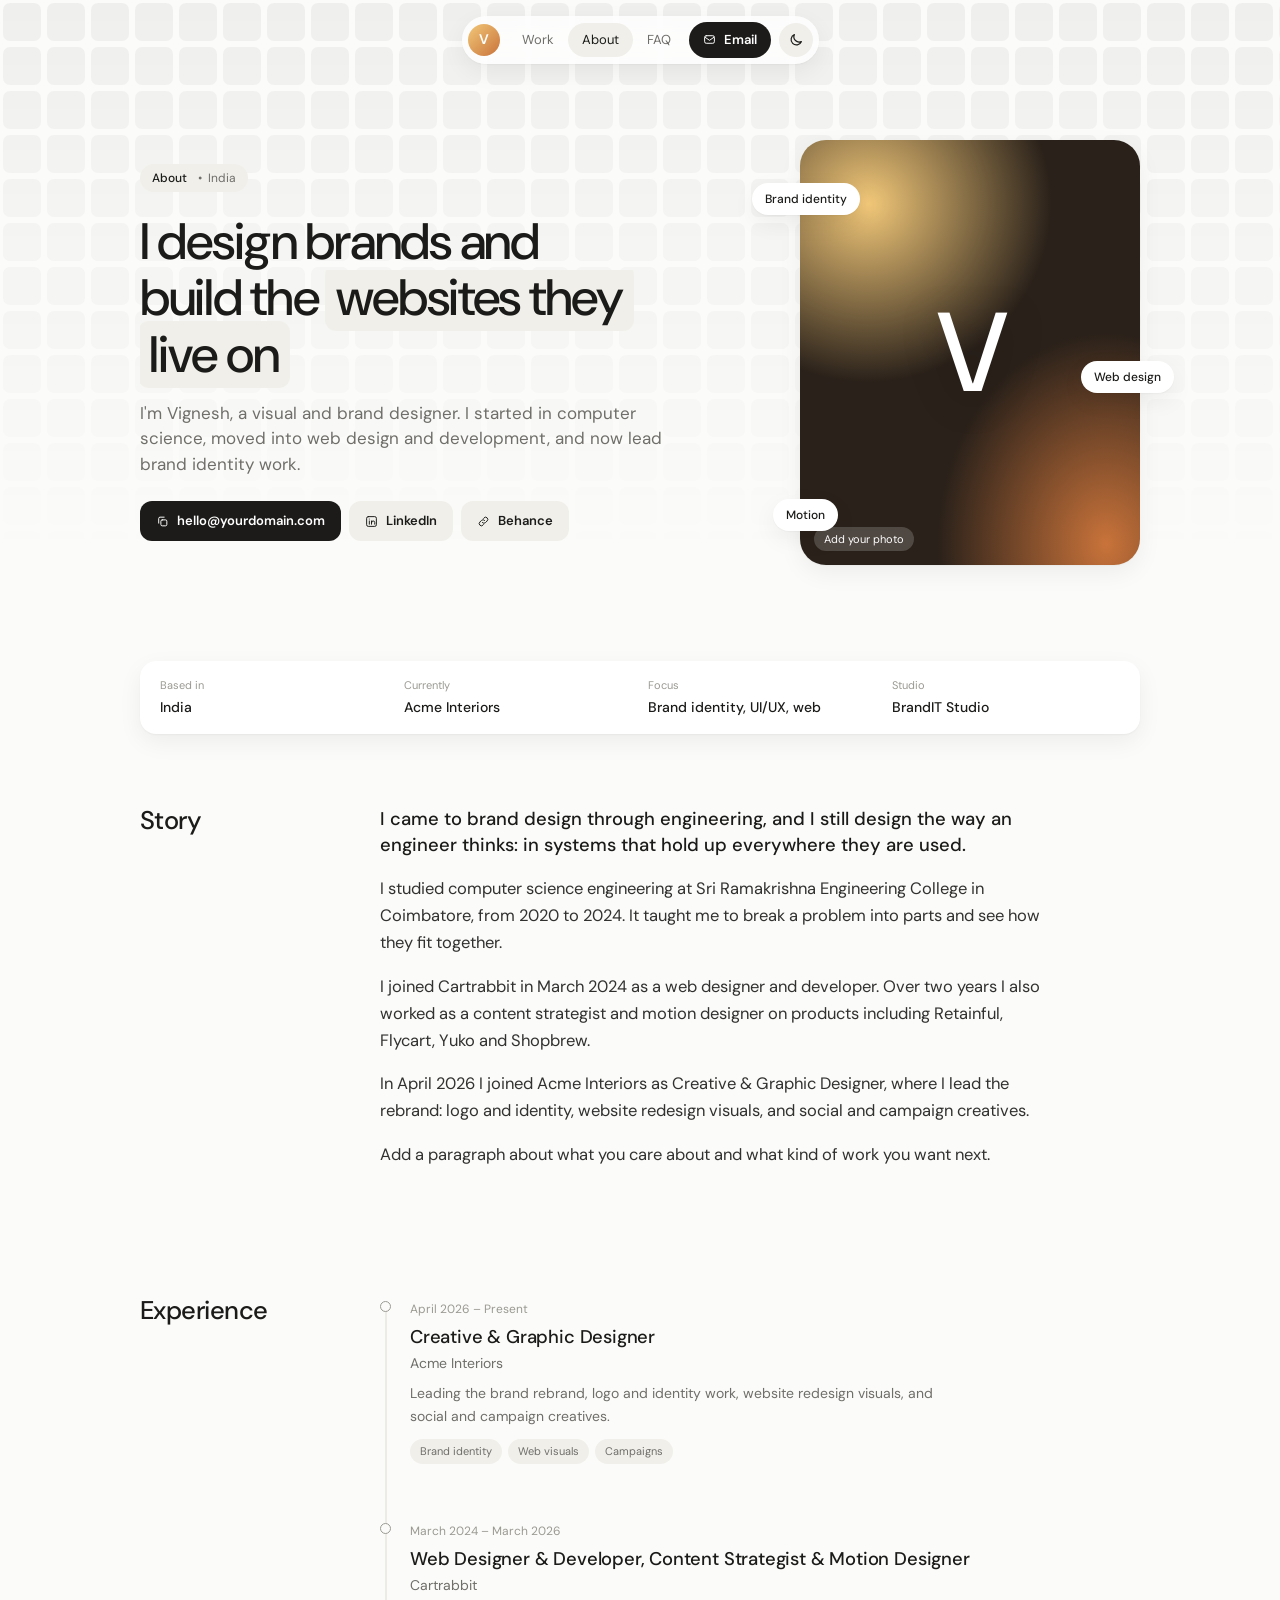
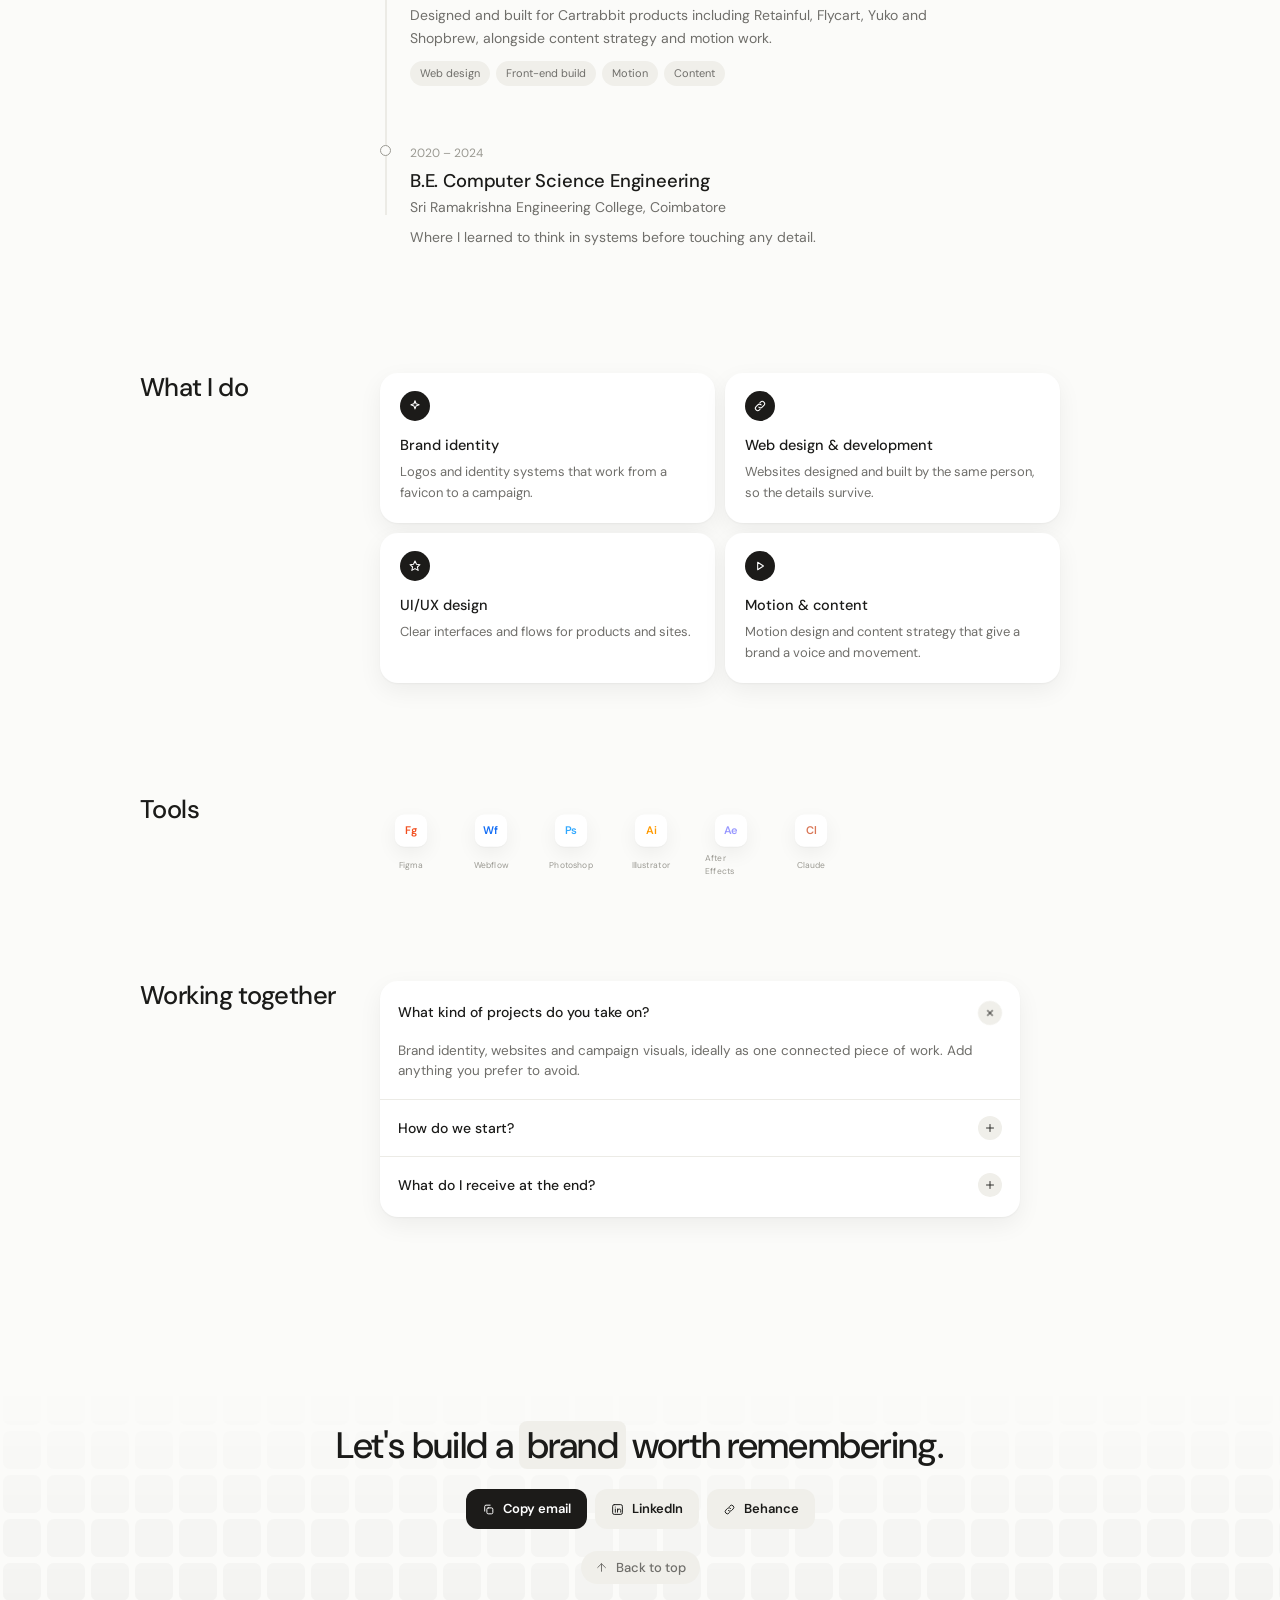
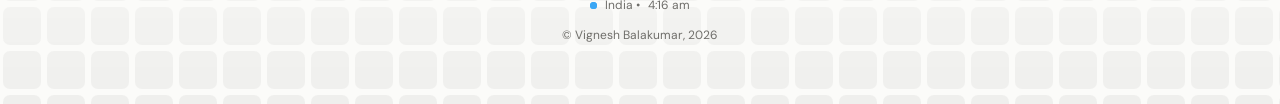
==== about.html @ 2c9c89a5 "pages updated" ====
<!DOCTYPE html>
<html lang="en">
<head>
<meta charset="utf-8">
<meta name="viewport" content="width=device-width, initial-scale=1, viewport-fit=cover">
<title>About · Vignesh Balakumar</title>
<meta name="description" content="Vignesh Balakumar is a visual and brand designer in India working across brand identity, web design and motion.">
<meta name="theme-color" content="#FBFBF9">
<script>document.documentElement.classList.add("js");</script>
<link rel="preconnect" href="https://api.fontshare.com">
<link rel="preconnect" href="https://fonts.googleapis.com">
<link rel="stylesheet" href="https://api.fontshare.com/v2/css?f[]=general-sans@400,500,600&display=swap">
<link rel="stylesheet" href="https://fonts.googleapis.com/css2?family=DM+Sans:wght@400;500;600&display=swap">
<style>
@view-transition { navigation: auto; }
:root {
  --bg: #FBFBF9; --ink: #1B1B19; --muted: #6F6E6A; --faint: #9A9992;
  --chip: #F0EFEA; --card: #FFFFFF; --line: #ECEBE6;
  --btn: #1C1B19; --btn-ink: #FFFFFF;
  --grid: rgba(27,27,25,.05); --glow: rgba(59,167,245,.55);
  --shadow: 0 1px 2px rgba(20,20,18,.04), 0 8px 24px rgba(20,20,18,.06);
  --dot: #3BA7F5;
  --ease: cubic-bezier(.2,.7,.2,1);
  --font: "General Sans","DM Sans",system-ui,-apple-system,"Segoe UI",Roboto,"Helvetica Neue",Arial,sans-serif;
  --wrap: 1000px;
}
:root[data-theme="dark"] {
  --bg: #121211; --ink: #F2F1ED; --muted: #A09F98; --faint: #77766F;
  --chip: #242422; --card: #1A1A18; --line: #2A2A27;
  --btn: #F2F1ED; --btn-ink: #121211;
  --grid: rgba(255,255,255,.05); --glow: rgba(120,190,255,.5);
  --shadow: 0 1px 2px rgba(0,0,0,.3), 0 8px 24px rgba(0,0,0,.35);
}
*,*::before,*::after { box-sizing: border-box; }
html { scroll-behavior: smooth; scroll-padding-top: 90px; -webkit-text-size-adjust: 100%; }
body { margin: 0; background: var(--bg); color: var(--ink); font-family: var(--font); font-size: 16px; line-height: 1.5; -webkit-font-smoothing: antialiased; overflow-x: hidden; }
a { color: inherit; text-decoration: none; }
button { font: inherit; color: inherit; cursor: pointer; border: 0; background: none; }
:focus-visible { outline: 2px solid var(--dot); outline-offset: 3px; border-radius: 8px; }
.wrap { width: min(var(--wrap), 100% - 48px); margin-inline: auto; }
svg.i { width: 1em; height: 1em; flex: none; fill: none; stroke: currentColor; stroke-width: 1.8; stroke-linecap: round; stroke-linejoin: round; }

/* Theme switch circle reveal (only while toggling) */
html.theming::view-transition-old(root), html.theming::view-transition-new(root) { animation: none; mix-blend-mode: normal; }

/* Highlight chip that draws in */
.hl { background: var(--chip); border-radius: .22em; padding: 0 .22em; margin-inline: -.04em; -webkit-box-decoration-break: clone; box-decoration-break: clone; }
.js .hl { background: linear-gradient(var(--chip), var(--chip)) no-repeat 0 50% / 0% 100%; }
.js .hl.in { background-size: 100% 100%; transition: background-size .8s cubic-bezier(.65,0,.35,1) .25s; }
.hero .hl.in { transition-delay: .95s; }

/* Reveal on scroll */
.js [data-reveal] { opacity: 0; transform: translateY(20px); transition: opacity .8s var(--ease) var(--d,0s), transform .8s var(--ease) var(--d,0s); }
.js [data-reveal].in { opacity: 1; transform: none; }
.js .tool[data-reveal] { transform: translateY(14px) scale(.85); transition-timing-function: cubic-bezier(.34,1.56,.64,1); }
.js .cover[data-reveal] { opacity: 1; transform: none; clip-path: inset(0 0 100% 0 round 14px); transition: clip-path 1.05s cubic-bezier(.7,0,.2,1) var(--d,0s); }
.js .cover[data-reveal].in { clip-path: inset(0 0 0 0 round 14px); }

/* Grid texture with cursor glow */
.grid-bg {
  position: absolute; left: 0; right: 0; top: 0; height: 560px; z-index: -1; pointer-events: none;
  background-color: var(--grid);
  background-image: radial-gradient(circle 150px at var(--mx,50%) var(--my,-400px), var(--glow), transparent);
  -webkit-mask-image: url("data:image/svg+xml,%3Csvg xmlns='http://www.w3.org/2000/svg' width='44' height='44'%3E%3Crect x='3' y='3' width='38' height='38' rx='7' fill='black'/%3E%3C/svg%3E"), linear-gradient(#000 0%, transparent 100%);
  -webkit-mask-size: 44px 44px, 100% 100%; -webkit-mask-repeat: repeat, no-repeat; -webkit-mask-composite: source-in;
  mask-image: url("data:image/svg+xml,%3Csvg xmlns='http://www.w3.org/2000/svg' width='44' height='44'%3E%3Crect x='3' y='3' width='38' height='38' rx='7' fill='black'/%3E%3C/svg%3E"), linear-gradient(#000 0%, transparent 100%);
  mask-size: 44px 44px, 100% 100%; mask-repeat: repeat, no-repeat; mask-composite: intersect;
}
.grid-bg.bottom {
  top: auto; bottom: 0; height: 320px;
  -webkit-mask-image: url("data:image/svg+xml,%3Csvg xmlns='http://www.w3.org/2000/svg' width='44' height='44'%3E%3Crect x='3' y='3' width='38' height='38' rx='7' fill='black'/%3E%3C/svg%3E"), linear-gradient(transparent 0%, #000 100%);
  mask-image: url("data:image/svg+xml,%3Csvg xmlns='http://www.w3.org/2000/svg' width='44' height='44'%3E%3Crect x='3' y='3' width='38' height='38' rx='7' fill='black'/%3E%3C/svg%3E"), linear-gradient(transparent 0%, #000 100%);
}

/* Nav */
.nav {
  position: fixed; top: 16px; left: 0; right: 0; margin-inline: auto; width: max-content; max-width: calc(100% - 24px); z-index: 50;
  display: flex; align-items: center; gap: 4px; padding: 6px;
  background: color-mix(in srgb, var(--card) 78%, transparent);
  -webkit-backdrop-filter: blur(14px); backdrop-filter: blur(14px);
  border-radius: 999px; box-shadow: var(--shadow);
  animation: navIn .8s var(--ease) both;
  transition: box-shadow .3s;
}
.nav.scrolled { box-shadow: 0 1px 2px rgba(20,20,18,.06), 0 12px 32px rgba(20,20,18,.12); }
@keyframes navIn { from { opacity: 0; transform: translateY(-26px); } to { opacity: 1; transform: none; } }
.nav .avatar { width: 32px; height: 32px; border-radius: 50%; display: grid; place-items: center; background: linear-gradient(135deg,#F2C879,#C9733A); color: #fff; font-weight: 600; font-size: 14px; margin-right: 4px; transition: transform .35s cubic-bezier(.34,1.56,.64,1); }
.nav .avatar:hover { transform: rotate(-12deg) scale(1.08); }
.links { position: relative; display: flex; }
.indicator { position: absolute; top: 0; bottom: 0; left: 0; width: 0; border-radius: 999px; background: var(--chip); opacity: 0; pointer-events: none; transition: transform .4s cubic-bezier(.3,.9,.3,1), width .4s cubic-bezier(.3,.9,.3,1), opacity .2s; }
.link { position: relative; z-index: 1; padding: 7px 14px; font-size: 13px; color: var(--muted); border-radius: 999px; transition: color .2s; }
.link:hover, .link.active { color: var(--ink); }
.pill-dark { display: inline-flex; align-items: center; gap: 8px; padding: 8px 14px; border-radius: 999px; background: var(--btn); color: var(--btn-ink); font-size: 13px; font-weight: 600; transition: transform .2s; }
.pill-dark:hover { transform: scale(1.04); }
.pill-dark:active { transform: scale(.97); }
.icon-btn { width: 34px; height: 34px; border-radius: 50%; display: grid; place-items: center; background: var(--chip); font-size: 16px; margin-left: 4px; transition: transform .4s cubic-bezier(.34,1.56,.64,1); }
.icon-btn:hover { transform: rotate(25deg); }

/* Progress bar (case study) */
.progress { position: fixed; top: 0; left: 0; right: 0; height: 3px; z-index: 60; background: var(--dot); transform-origin: left; transform: scaleX(0); }

/* Hero */
.hero { position: relative; padding: 150px 0 90px; }
.hero > .wrap { display: grid; grid-template-columns: 1.3fr 1fr; gap: 40px; align-items: end; }
.chip { display: inline-flex; align-items: center; gap: 8px; padding: 5px 12px; border-radius: 999px; background: var(--chip); font-size: 12px; color: var(--muted); }
.chip b { font-weight: 500; color: var(--ink); }
h1 { font-weight: 500; font-size: clamp(2.2rem,5vw,3.1rem); line-height: 1.1; letter-spacing: -.025em; margin: 22px 0 18px; }
.ln { display: block; overflow: hidden; padding-bottom: .1em; margin-bottom: -.1em; }
.ln > span { display: inline-block; animation: lineUp .95s cubic-bezier(.2,.8,.2,1) both; animation-delay: var(--d,0s); }
@keyframes lineUp { from { transform: translateY(108%); } to { transform: none; } }
.lede { color: var(--muted); font-size: 18px; margin: 0 0 20px; max-width: 34ch; }
.path { display: flex; flex-wrap: wrap; align-items: center; gap: 10px; font-size: 14px; margin-bottom: 24px; }
.path .arrow { color: var(--faint); }
.path .status { display: inline-flex; align-items: center; gap: 8px; }
.dot { width: 7px; height: 7px; border-radius: 50%; background: var(--dot); flex: none; position: relative; }
.dot::after { content: ""; position: absolute; inset: 0; border-radius: 50%; background: var(--dot); animation: ping 2.4s ease-out infinite; }
@keyframes ping { 0% { transform: scale(1); opacity: .6; } 70%,100% { transform: scale(3.2); opacity: 0; } }
.btn-row { display: flex; flex-wrap: wrap; gap: 8px; }
.pill { display: inline-flex; align-items: center; gap: 8px; padding: 10px 16px; border-radius: 12px; background: var(--chip); font-size: 13px; font-weight: 600; transition: transform .2s var(--ease), background .2s; }
.pill:hover { transform: translateY(-2px); }
.pill:active { transform: scale(.96); }
.pill.dark { background: var(--btn); color: var(--btn-ink); }
.hero-load > * { animation: rise .7s var(--ease) both; }
.hero-load > h1 { animation: none; }
.hero-load > *:nth-child(3) { animation-delay: .5s; }
.hero-load > *:nth-child(4) { animation-delay: .6s; }
.hero-load > *:nth-child(5) { animation-delay: .7s; }
@keyframes rise { from { opacity: 0; transform: translateY(12px); } to { opacity: 1; transform: none; } }

/* Hero stacked carousel */
.stack { position: relative; width: 100%; max-width: 380px; justify-self: end; margin-bottom: 18px; animation: stackIn 1s .55s var(--ease) both; }
@keyframes stackIn { from { opacity: 0; transform: translateX(40px) rotate(2deg); } to { opacity: 1; transform: none; } }
.stack::before, .stack::after { content: ""; position: absolute; height: 100%; border-radius: 18px; background: var(--card); box-shadow: var(--shadow); z-index: 0; transition: transform .45s var(--ease), opacity .3s; }
.stack::before { left: 14px; right: 14px; top: 8px; opacity: .7; }
.stack::after { left: 26px; right: 26px; top: 15px; opacity: .45; }
.stack:hover::before { transform: translateY(4px); }
.stack:hover::after { transform: translateY(9px); }
.stack-card { position: relative; z-index: 1; display: flex; align-items: center; gap: 14px; padding: 12px 14px 12px 12px; border-radius: 18px; background: var(--card); box-shadow: var(--shadow); transition: opacity .2s, transform .2s; }
.stack-card.swap { opacity: 0; transform: translateY(8px); }
.stack-ico { width: 56px; height: 56px; border-radius: 14px; flex: none; display: grid; place-items: center; color: #fff; font-weight: 600; font-size: 20px; }
.stack-txt { min-width: 0; flex: 1; }
.stack-meta { font-size: 11px; color: var(--faint); }
.stack-title { font-size: 14px; font-weight: 500; line-height: 1.3; }
.stack-next { width: 30px; height: 30px; border-radius: 50%; background: var(--chip); display: grid; place-items: center; flex: none; transition: transform .25s; }
.stack-next:hover { transform: translateX(3px); }
.dots { position: absolute; top: calc(100% + 28px); left: 50%; transform: translateX(-50%); display: flex; gap: 6px; padding: 6px 10px; border-radius: 999px; background: var(--chip); }
.dots button { position: relative; width: 6px; height: 6px; padding: 0; border-radius: 99px; background: var(--faint); opacity: .6; overflow: hidden; transition: width .35s var(--ease), opacity .3s; }
.dots button[aria-current="true"] { width: 24px; opacity: 1; background: color-mix(in srgb, var(--faint) 45%, transparent); }
.dots button::after { content: ""; position: absolute; inset: 0; background: var(--ink); transform-origin: left; transform: scaleX(0); }
.dots button.run::after { animation: fill 4.5s linear forwards; }
.stack:hover .dots button::after { animation-play-state: paused; }
@keyframes fill { to { transform: scaleX(1); } }

/* Sections */
h2 { font-weight: 500; font-size: 1.6rem; letter-spacing: -.02em; line-height: 1.2; margin: 0; }
section { padding-block: 70px; }

/* Work list */
.work-list { display: grid; gap: 56px; margin-top: 36px; padding-inline: 10px; }
.case { display: grid; grid-template-columns: 1.15fr 1fr; gap: 30px; align-items: center; }
.cover { position: relative; aspect-ratio: 16/10.4; border-radius: 14px; overflow: hidden; display: grid; place-items: center; color: #fff; isolation: isolate; }
.cover::before { content: ""; position: absolute; inset: -6%; z-index: -1; background: var(--bg-cover); transform: translate3d(0,var(--py,0px),0) scale(var(--s,1)); transition: transform .9s var(--ease); }
.case:hover .cover, .next:hover .cover { --s: 1.07; }
.cover img { position: absolute; inset: 0; width: 100%; height: 100%; object-fit: cover; transform: scale(var(--s,1)); transition: transform .9s var(--ease); }
.cover .mark { font-weight: 600; font-size: clamp(1.5rem,3.4vw,2.2rem); letter-spacing: -.02em; text-align: center; padding: 0 20px; text-shadow: 0 2px 20px rgba(0,0,0,.25); transition: transform .6s var(--ease), letter-spacing .6s var(--ease); }
.case:hover .mark, .next:hover .mark { transform: scale(1.04); letter-spacing: -.01em; }
.case .meta, .next .meta { font-size: 12px; color: var(--faint); }
.case h3 { font-weight: 500; font-size: clamp(1.35rem,2.4vw,1.65rem); line-height: 1.2; letter-spacing: -.02em; margin: 8px 0 12px; max-width: 18ch; }
.case .metric { font-size: 14px; margin: 0 0 8px; }
.case .metric strong { font-weight: 600; }
.case .desc { font-size: 14px; color: var(--muted); margin: 0 0 14px; max-width: 42ch; }
.tags { display: flex; flex-wrap: wrap; gap: 6px; margin-bottom: 16px; }
.tags span { padding: 4px 10px; border-radius: 999px; background: var(--chip); font-size: 11px; color: var(--muted); }
.read { display: inline-flex; align-items: center; gap: 4px; font-size: 13px; font-weight: 500; }
.read .i { transition: transform .25s var(--ease); }
.read:hover .i, .case:hover .read .i, .next:hover .read .i { transform: translateX(4px); }

/* About */
.about { display: grid; grid-template-columns: 240px 1fr; gap: 40px; align-items: start; }
.facts { margin-top: 18px; padding: 8px 18px; background: var(--card); border-radius: 14px; box-shadow: var(--shadow); font-size: 12px; }
.facts div { display: flex; justify-content: space-between; gap: 14px; padding: 9px 0; }
.facts dt { color: var(--faint); }
.facts dd { margin: 0; text-align: right; font-weight: 500; }
.about h3 { font-weight: 500; font-size: 1.6rem; line-height: 1.25; letter-spacing: -.02em; margin: 0 0 18px; }
.bullets { list-style: none; margin: 0; padding: 0; display: grid; gap: 14px; color: var(--muted); font-size: 16px; }
.bullets li { position: relative; padding-left: 20px; max-width: 62ch; }
.bullets li::before { content: ""; position: absolute; left: 4px; top: .7em; width: 5px; height: 5px; border-radius: 50%; background: var(--faint); }
.bullets li[hidden] { display: none; }
.toggle { margin-top: 20px; display: inline-flex; align-items: center; gap: 6px; padding: 8px 14px; border-radius: 999px; background: var(--chip); font-size: 12px; font-weight: 600; }
.toggle .i { transition: transform .3s; }
.toggle[aria-expanded="true"] .i { transform: rotate(180deg); }
.tools { margin-top: 56px; }
.tools h4 { margin: 0 0 12px; font-weight: 500; font-size: 13px; }
.tool-row { display: flex; flex-wrap: wrap; gap: 14px 18px; }
.tool { display: grid; justify-items: center; gap: 6px; width: 62px; font-size: 10px; color: var(--faint); }
.tool i { width: 38px; height: 38px; border-radius: 11px; display: grid; place-items: center; background: var(--card); box-shadow: var(--shadow); font-style: normal; font-weight: 600; font-size: 13px; transition: transform .35s cubic-bezier(.34,1.56,.64,1); }
.tool:hover i { transform: translateY(-5px) rotate(-6deg); }

/* FAQ */
.faq { margin-top: 28px; max-width: 640px; background: var(--card); border-radius: 18px; box-shadow: var(--shadow); padding: 4px 0; }
.faq-item + .faq-item { border-top: 1px solid var(--line); }
.faq-q { width: 100%; display: flex; justify-content: space-between; align-items: center; gap: 16px; padding: 16px 18px; text-align: left; font-size: 14px; font-weight: 500; }
.faq-q .tg { width: 24px; height: 24px; border-radius: 50%; background: var(--chip); display: grid; place-items: center; flex: none; font-size: 12px; transition: transform .35s var(--ease); }
.faq-q[aria-expanded="true"] .tg { transform: rotate(135deg); }
.faq-a { display: grid; grid-template-rows: 0fr; transition: grid-template-rows .35s ease; }
.faq-a.open { grid-template-rows: 1fr; }
.faq-a > div { overflow: hidden; }
.faq-a p { margin: 0; padding: 0 18px 18px; font-size: 13.5px; color: var(--muted); }

/* Footer */
footer { position: relative; text-align: center; padding: 110px 0 60px; margin-top: 40px; }
footer h2 { font-size: clamp(1.7rem,4vw,2.3rem); margin-bottom: 22px; }
footer .btn-row { justify-content: center; }
.foot-meta { display: grid; justify-items: center; gap: 12px; margin-top: 22px; font-size: 12px; color: var(--muted); }
.foot-meta .pill { font-weight: 500; color: var(--muted); padding: 7px 14px; border-radius: 999px; }
.foot-meta .where { display: inline-flex; align-items: center; gap: 8px; }

/* ===== Case study page ===== */
.case-hero { padding: 130px 0 30px; position: relative; }
.back { display: inline-flex; align-items: center; gap: 6px; padding: 6px 12px 6px 8px; border-radius: 999px; background: var(--chip); font-size: 12px; font-weight: 500; transition: transform .25s var(--ease); }
.back .i { transition: transform .25s var(--ease); }
.back:hover .i { transform: translateX(-3px); }
.case-hero .meta { margin: 26px 0 8px; font-size: 13px; color: var(--muted); }
.case-hero h1 { font-size: clamp(2.2rem,5.5vw,3.4rem); max-width: 16ch; margin: 0 0 18px; }
.case-hero .sub { color: var(--muted); font-size: 17px; max-width: 54ch; margin: 0 0 18px; }
.badge { display: inline-flex; align-items: center; gap: 8px; padding: 8px 14px; border-radius: 999px; background: var(--chip); font-size: 13px; font-weight: 500; }
.facts-bar { display: grid; grid-template-columns: repeat(4,1fr); gap: 16px; margin-top: 26px; padding: 16px 20px; background: var(--card); border-radius: 16px; box-shadow: var(--shadow); }
.facts-bar dt { font-size: 11px; color: var(--faint); margin-bottom: 3px; }
.facts-bar dd { margin: 0; font-size: 14px; font-weight: 500; }
.facts-bar a { display: inline-flex; align-items: center; gap: 4px; }
.hero-cover { margin-top: 22px; aspect-ratio: 2.3/1; border-radius: 20px; }
.js .hero-cover[data-reveal] { clip-path: inset(0 0 100% 0 round 20px); }
.js .hero-cover[data-reveal].in { clip-path: inset(0 0 0 0 round 20px); }
.hero-cover .mark { font-size: clamp(2rem,6vw,3.6rem); }

.doc { display: grid; grid-template-columns: 170px minmax(0,680px); gap: 40px; margin-top: 80px; }
.rail { position: sticky; top: 120px; align-self: start; height: max-content; }
.rail ul { list-style: none; margin: 0; padding: 0; display: grid; gap: 6px; }
.rail a { display: flex; align-items: center; gap: 12px; height: 18px; font-size: 12px; color: var(--faint); }
.rail i { display: block; height: 1.5px; width: 14px; background: var(--faint); opacity: .5; transition: width .4s var(--ease), background .3s, opacity .3s; }
.rail span { opacity: 0; transform: translateX(-6px); transition: opacity .3s, transform .3s var(--ease); white-space: nowrap; }
.rail a:hover span { opacity: 1; transform: none; }
.rail a.on { color: var(--ink); }
.rail a.on i { width: 44px; background: var(--ink); opacity: 1; }
.rail a.on span { opacity: 1; transform: none; }
.sec { margin-top: 96px; }
.sec:first-child { margin-top: 0; }
.sec h2 { margin-bottom: 20px; }
.sec h3 { font-weight: 500; font-size: 1.05rem; margin: 28px 0 12px; }
.prose p { margin: 0 0 16px; max-width: 62ch; color: color-mix(in srgb, var(--ink) 90%, transparent); line-height: 1.65; }
.lead { font-size: 1.12rem; font-weight: 500; line-height: 1.4; margin: 28px 0 12px; }
.card { background: var(--card); border-radius: 18px; box-shadow: var(--shadow); padding: 12px; }
.card.pad { padding: 20px 22px; }
figure { margin: 0 0 20px; }
figcaption, .cap { margin-top: 10px; font-size: 12px; color: var(--faint); }
.card + .cap, figure .cap { margin-top: 10px; }
.quote-card { display: grid; grid-template-columns: 34px 1fr; gap: 6px; padding: 22px; }
.quote-card .q, .insight .q { font-size: 44px; line-height: .8; color: var(--faint); opacity: .6; font-family: Georgia, serif; }
.quote-card p { margin: 0; font-size: 1.1rem; font-weight: 500; line-height: 1.4; }
.quote-card small { display: block; margin-top: 10px; font-size: 12px; color: var(--faint); font-weight: 400; }
.ph { position: relative; display: grid; place-items: center; width: 100%; aspect-ratio: var(--ar,16/9.5); border-radius: 12px; background: linear-gradient(135deg, var(--a,#E8EBF4), var(--b,#D3DBEE)); color: rgba(20,20,40,.45); font-size: 13px; font-weight: 500; overflow: hidden; }
:root[data-theme="dark"] .ph { color: rgba(255,255,255,.5); filter: brightness(.75); }
.ph img { position: absolute; inset: 0; width: 100%; height: 100%; object-fit: cover; }
.grid2 { display: grid; grid-template-columns: 1fr 1fr; gap: 16px; }
.grid3 { display: grid; grid-template-columns: repeat(3,1fr); gap: 16px; }

/* Feature viewer */
.viewer { }
.viewer-stage { position: relative; }
.panel { position: absolute; inset: 0; opacity: 0; transform: scale(1.025); transition: opacity .6s var(--ease), transform .8s var(--ease); pointer-events: none; }
.panel.on { opacity: 1; transform: none; pointer-events: auto; }
.viewer-stage .sizer { visibility: hidden; }
.viewer-bar { display: flex; align-items: center; gap: 8px; margin-top: 14px; overflow-x: auto; scrollbar-width: none; padding-bottom: 2px; }
.viewer-bar::-webkit-scrollbar { display: none; }
.pause { width: 30px; height: 30px; border-radius: 50%; background: var(--chip); display: grid; place-items: center; flex: none; font-size: 13px; }
.tab { position: relative; padding: 7px 14px; border-radius: 999px; background: var(--chip); font-size: 12px; font-weight: 500; white-space: nowrap; overflow: hidden; transition: background .3s, color .3s; }
.tab[aria-selected="true"] { background: var(--btn); color: var(--btn-ink); }
.tab::after { content: ""; position: absolute; left: 0; right: 0; bottom: 0; height: 2px; background: currentColor; opacity: .5; transform-origin: left; transform: scaleX(0); }
.tab.run::after { animation: fill 4.5s linear forwards; }
.viewer.paused .tab::after, .viewer.wait .tab::after { animation-play-state: paused; }
.viewer-cap { margin: 12px 0 0; font-size: 12.5px; color: var(--muted); min-height: 1.5em; }

/* Diamond */
.diamond { width: 100%; height: auto; display: block; }
.diamond path, .diamond line, .diamond circle { fill: none; stroke: var(--ink); stroke-width: 1.2; }
.diamond .dash { stroke-dasharray: 3 4; stroke: var(--faint); }
.diamond text { fill: var(--ink); font-family: var(--font); font-size: 13px; text-anchor: middle; }
.diamond .small { fill: var(--muted); font-size: 11px; }
.js .diamond .draw { stroke-dasharray: 1; stroke-dashoffset: 1; }
.js .diamond.in .draw { stroke-dashoffset: 0; transition: stroke-dashoffset 1.8s cubic-bezier(.6,0,.2,1); }
.js .diamond text { opacity: 0; transition: opacity .6s ease 1.2s; }
.js .diamond.in text { opacity: 1; }
.js .diamond circle { opacity: 0; transition: opacity .4s ease .8s; }
.js .diamond.in circle { opacity: 1; }

/* Stats */
.stat { position: relative; display: grid; grid-template-columns: 130px 1fr; gap: 18px; align-items: center; padding: 18px 0; }
.stat::before { content: ""; position: absolute; top: 0; left: 0; right: 0; height: 1px; background: var(--line); transform-origin: left; }
.js .stat::before { transform: scaleX(0); }
.js .stat.in::before { transform: scaleX(1); transition: transform 1.2s cubic-bezier(.6,0,.2,1) .1s; }
.stat b { font-weight: 400; font-size: 3rem; letter-spacing: -.03em; line-height: 1; font-variant-numeric: tabular-nums; }
.stat p { margin: 0; font-size: 14px; color: var(--muted); max-width: 40ch; }

/* Numbered questions */
.qs { padding: 6px 18px; }
.qs li { list-style: none; display: grid; grid-template-columns: 22px 1fr; gap: 12px; padding: 14px 0; font-size: 14px; line-height: 1.5; }
.qs li + li { border-top: 1px solid var(--line); }
.qs ol { margin: 0; padding: 0; }
.qs em { font-style: normal; width: 20px; height: 20px; border-radius: 50%; background: var(--chip); display: grid; place-items: center; font-size: 10px; color: var(--muted); margin-top: 2px; }

/* Insights */
.insights { display: grid; gap: 8px; }
.insight { padding: 18px 20px; }
.insight small { font-size: 11px; color: var(--faint); }
.insight h4 { margin: 4px 0 12px; font-weight: 500; font-size: 15px; }
.insight blockquote { margin: 0; display: grid; grid-template-columns: 28px 1fr; font-size: 14px; color: var(--muted); line-height: 1.55; }

/* Slider */
.slider-view { overflow: hidden; border-radius: 18px; outline-offset: 4px; touch-action: pan-y; }
.slider-track { display: flex; transition: transform .6s var(--ease); }
.slide { flex: 0 0 100%; margin: 0; padding: 2px; }
.slide .card { margin: 0; }
.slider-ctl { display: flex; align-items: center; gap: 10px; margin-top: 14px; }
.slider-ctl button { width: 32px; height: 32px; border-radius: 50%; background: var(--chip); display: grid; place-items: center; transition: transform .2s, opacity .2s; }
.slider-ctl button:hover:not(:disabled) { transform: scale(1.1); }
.slider-ctl button:disabled { opacity: .4; cursor: default; }
.slider-ctl button.primary { background: var(--btn); color: var(--btn-ink); }
.slider-ctl .count { font-size: 12px; font-variant-numeric: tabular-nums; color: var(--muted); min-width: 52px; }
.slider-ctl .bar { flex: 0 1 180px; height: 2px; background: var(--line); border-radius: 2px; overflow: hidden; }
.slider-ctl .bar i { display: block; height: 100%; width: 0; background: var(--ink); transition: width .6s var(--ease); }

/* Outcomes */
.outcomes { display: grid; grid-template-columns: 1fr 1fr; gap: 10px; margin-bottom: 28px; }
.outcome { padding: 18px 20px 20px; }
.outcome .ico { width: 30px; height: 30px; border-radius: 50%; background: var(--btn); color: var(--btn-ink); display: grid; place-items: center; font-size: 14px; margin-bottom: 14px; transition: transform .5s cubic-bezier(.34,1.56,.64,1); }
.outcome:hover .ico { transform: rotate(-12deg) scale(1.12); }
.outcome h4 { margin: 0 0 6px; font-weight: 500; font-size: 14.5px; }
.outcome p { margin: 0; font-size: 13px; color: var(--muted); line-height: 1.55; }
.btn-dark { display: inline-flex; align-items: center; gap: 8px; padding: 10px 16px; border-radius: 12px; background: var(--btn); color: var(--btn-ink); font-size: 13px; font-weight: 600; transition: transform .2s; }
.btn-dark:hover { transform: translateY(-2px); }

/* Next case */
.next { display: grid; grid-template-columns: 1fr 1fr; gap: 28px; align-items: center; margin-top: 110px; padding-inline: 10px; }
.next h3 { font-weight: 500; font-size: 1.3rem; line-height: 1.25; letter-spacing: -.02em; margin: 6px 0 10px; max-width: 20ch; }
.next p { font-size: 14px; color: var(--muted); margin: 0 0 14px; max-width: 40ch; }
.next .cover { aspect-ratio: 16/9.2; }

@media (max-width: 900px) {
  .doc { grid-template-columns: 1fr; margin-top: 56px; }
  .rail { display: none; }
  .facts-bar { grid-template-columns: 1fr 1fr; }
}
@media (max-width: 820px) {
  .hero { padding-top: 120px; }
  .hero > .wrap { grid-template-columns: 1fr; }
  .stack { justify-self: start; margin-bottom: 56px; }
  .case, .next { grid-template-columns: 1fr; gap: 18px; }
  .work-list { padding-inline: 0; gap: 48px; }
  .about { grid-template-columns: 1fr; gap: 24px; }
  .facts { max-width: 320px; }
  .link.opt { display: none; }
  .grid2, .grid3, .outcomes { grid-template-columns: 1fr; }
  .stat { grid-template-columns: 96px 1fr; }
  .stat b { font-size: 2.4rem; }
}
@media (max-width: 480px) { .link { padding: 7px 10px; } }
@media (prefers-reduced-motion: reduce) {
  *,*::before,*::after { animation: none !important; transition: none !important; scroll-behavior: auto !important; }
  .js [data-reveal], .js .cover[data-reveal] { opacity: 1 !important; transform: none !important; clip-path: none !important; }
}

/* Case hero entrance */
.hero-in { animation: rise .7s var(--ease) both; }
.case-hero .badge, .case-hero .back { display: inline-flex; }
.case-hero .meta.hero-in { display: block; }

/* ===== About page ===== */
.about-hero { padding: 140px 0 70px; }
.about-hero > .wrap { display: grid; grid-template-columns: 1.35fr 1fr; gap: 48px; align-items: center; }
.about-hero h1 { max-width: none; font-size: clamp(2.2rem,5vw,3.2rem); margin: 22px 0 18px; }
.about-hero .lede { max-width: 46ch; font-size: 17px; margin-bottom: 24px; }
.portrait-wrap { position: relative; justify-self: end; width: min(100%, 340px); perspective: 900px; animation: stackIn 1s .45s var(--ease) both; }
.portrait { position: relative; aspect-ratio: 4/5; border-radius: 26px; overflow: hidden; display: grid; place-items: center; color: #fff; box-shadow: var(--shadow); background: radial-gradient(90% 70% at 20% 15%, #F2C879 0%, transparent 60%), radial-gradient(80% 80% at 90% 95%, #C9733A 0%, transparent 62%), #2A211A; transform: rotateX(var(--rx,0deg)) rotateY(var(--ry,0deg)); transition: transform .35s var(--ease); isolation: isolate; }
.portrait .initial { font-size: 7rem; font-weight: 500; letter-spacing: -.04em; text-shadow: 0 6px 40px rgba(0,0,0,.25); }
.portrait img { position: absolute; inset: 0; width: 100%; height: 100%; object-fit: cover; }
.portrait .note { position: absolute; bottom: 14px; left: 14px; font-size: 11px; padding: 4px 10px; border-radius: 999px; background: rgba(255,255,255,.18); -webkit-backdrop-filter: blur(8px); backdrop-filter: blur(8px); }
.float-chip { position: absolute; padding: 7px 13px; border-radius: 999px; background: var(--card); box-shadow: var(--shadow); font-size: 12px; font-weight: 500; white-space: nowrap; animation: bob 5s ease-in-out infinite; }
.float-chip.c1 { top: 10%; left: -14%; }
.float-chip.c2 { top: 52%; right: -10%; animation-delay: -1.7s; }
.float-chip.c3 { bottom: 8%; left: -8%; animation-delay: -3.2s; }
@keyframes bob { 0%,100% { transform: translateY(0); } 50% { transform: translateY(-9px); } }

.split { display: grid; grid-template-columns: 200px minmax(0,1fr); gap: 40px; padding-block: 56px; }
.split > h2 { position: sticky; top: 110px; align-self: start; }
.split .body { max-width: 680px; }
.split .prose p { font-size: 16.5px; }
.split .prose p:first-child { font-size: 1.15rem; font-weight: 500; line-height: 1.45; color: var(--ink); }

.timeline { position: relative; padding-left: 30px; --p: 0; }
.timeline::before, .timeline::after { content: ""; position: absolute; left: 5px; top: 8px; bottom: 34px; width: 1.5px; }
.timeline::before { background: var(--line); }
.timeline::after { background: var(--ink); transform-origin: top; transform: scaleY(var(--p)); }
.tl-item { position: relative; padding-bottom: 38px; }
.tl-item:last-child { padding-bottom: 0; }
.tl-item::before { content: ""; position: absolute; left: -30px; top: 5px; width: 11px; height: 11px; border-radius: 50%; background: var(--bg); border: 1.5px solid var(--faint); transition: background .4s, border-color .4s, transform .5s cubic-bezier(.34,1.56,.64,1); }
.tl-item.on::before { background: var(--ink); border-color: var(--ink); transform: scale(1.2); }
.tl-item small { font-size: 12px; color: var(--faint); }
.tl-item h3 { margin: 4px 0 2px; font-weight: 500; font-size: 1.15rem; letter-spacing: -.01em; }
.tl-item .org { font-size: 14px; color: var(--muted); margin-bottom: 8px; }
.tl-item p { margin: 0 0 12px; font-size: 14px; color: var(--muted); max-width: 56ch; line-height: 1.6; }

.about-actions { display: flex; flex-wrap: wrap; align-items: center; gap: 16px; margin-top: 20px; }
.about-actions .toggle { margin-top: 0; }

@media (max-width: 900px) {
  .about-hero > .wrap { grid-template-columns: 1fr; gap: 36px; }
  .portrait-wrap { justify-self: start; width: min(100%, 300px); margin-left: 14px; }
  .split { grid-template-columns: 1fr; gap: 20px; padding-block: 40px; }
  .split > h2 { position: static; }
}

/* ===== View more + Projects page ===== */
.more-row { display: flex; justify-content: center; margin-top: 64px; }
.pill.big { padding: 14px 22px; font-size: 14px; border-radius: 14px; }
.pill.big .i { transition: transform .3s var(--ease); }
.pill.big:hover .i { transform: translateX(4px); }

.projects-hero { padding: 140px 0 40px; }
.projects-hero h1 { max-width: none; }
.projects-hero .lede { max-width: 48ch; margin-bottom: 0; }
.filter-bar { display: flex; flex-wrap: wrap; align-items: center; justify-content: space-between; gap: 14px; margin: 36px 0 34px; }
.filters { display: flex; flex-wrap: wrap; gap: 8px; }
.filt { padding: 8px 15px; border-radius: 999px; background: var(--chip); font-size: 13px; font-weight: 500; transition: background .3s, color .3s, transform .2s; }
.filt:hover { transform: translateY(-2px); }
.filt:active { transform: scale(.96); }
.filt[aria-pressed="true"] { background: var(--btn); color: var(--btn-ink); }
.count-note { font-size: 12px; color: var(--faint); font-variant-numeric: tabular-nums; }
.proj-grid { display: grid; grid-template-columns: 1fr 1fr; gap: 44px 28px; padding-bottom: 20px; }
.proj { transition: opacity .28s ease, transform .35s var(--ease); }
.proj.out { opacity: 0; transform: scale(.95) translateY(8px); }
.proj[hidden] { display: none; }
.proj-in { display: block; }
.proj .cover { aspect-ratio: 16/10.4; }
.proj:hover .cover { --s: 1.07; }
.proj:hover .mark { transform: scale(1.04); letter-spacing: -.01em; }
.proj:hover .read .i { transform: translateX(4px); }
.proj .meta { margin-top: 16px; font-size: 12px; color: var(--faint); }
.proj h3 { font-weight: 500; font-size: 1.3rem; line-height: 1.25; letter-spacing: -.02em; margin: 6px 0 10px; max-width: 22ch; }
.proj .desc { font-size: 14px; color: var(--muted); margin: 0 0 12px; max-width: 42ch; }
.proj.empty .proj-in { display: grid; place-items: center; text-align: center; min-height: 100%; aspect-ratio: 16/10.4; border-radius: 14px; border: 1.5px dashed var(--faint); color: var(--muted); font-size: 14px; padding: 20px; transition: background .3s; }
.proj.empty:hover .proj-in { background: var(--chip); }
@media (max-width: 820px) { .proj-grid { grid-template-columns: 1fr; } }

/* ===== View more + Projects page ===== */
.more-work { display: flex; justify-content: center; margin-top: 64px; }
.more-work .pill { padding: 13px 22px; font-size: 14px; border-radius: 14px; }
.more-work .pill .i { transition: transform .25s var(--ease); }
.more-work .pill:hover .i { transform: translateX(4px); }

.proj-head { display: flex; flex-wrap: wrap; align-items: center; justify-content: space-between; gap: 16px; margin-top: 34px; }
.filters { display: flex; flex-wrap: wrap; gap: 8px; }
.fchip { padding: 8px 15px; border-radius: 999px; background: var(--chip); font-size: 12.5px; font-weight: 500; transition: background .25s, color .25s, transform .2s; }
.fchip:hover { transform: translateY(-1px); }
.fchip[aria-pressed="true"] { background: var(--btn); color: var(--btn-ink); }
.proj-count { font-size: 12.5px; color: var(--faint); font-variant-numeric: tabular-nums; }
.proj-grid { display: grid; grid-template-columns: 1fr 1fr; gap: 48px 28px; margin-top: 30px; padding-bottom: 20px; }
.proj[hidden] { display: none; }
.proj-in { display: block; transition: opacity .22s ease, transform .22s ease; }
.proj.out .proj-in { opacity: 0; transform: scale(.96); }
.proj .cover { aspect-ratio: 16/10.4; }
.proj:hover .cover { --s: 1.07; }
.proj:hover .mark { transform: scale(1.04); letter-spacing: -.01em; }
.proj:hover .read .i { transform: translateX(4px); }
.proj .meta { font-size: 12px; color: var(--faint); margin-top: 16px; }
.proj h3 { font-weight: 500; font-size: 1.25rem; line-height: 1.25; letter-spacing: -.02em; margin: 6px 0 8px; max-width: 22ch; }
.proj .desc { font-size: 14px; color: var(--muted); margin: 0 0 12px; max-width: 42ch; }
.proj .tags { margin-bottom: 14px; }
.proj-empty { display: none; text-align: center; color: var(--muted); font-size: 14px; padding: 40px 0; }
.proj-empty.show { display: block; }
@media (max-width: 820px) { .proj-grid { grid-template-columns: 1fr; gap: 40px; } }

</style>
</head>
<body id="top">
<svg width="0" height="0" style="position:absolute" aria-hidden="true">
  <symbol id="i-copy" viewBox="0 0 24 24"><rect x="9" y="9" width="11" height="11" rx="2.5"/><path d="M5 15V6.5A2.5 2.5 0 0 1 7.5 4H15"/></symbol>
  <symbol id="i-mail" viewBox="0 0 24 24"><rect x="3" y="5" width="18" height="14" rx="3"/><path d="m4 8 8 5.5L20 8"/></symbol>
  <symbol id="i-in" viewBox="0 0 24 24"><rect x="3" y="3" width="18" height="18" rx="3"/><path d="M8 11v6M8 7.5v.01M12 17v-6m0 3a3 3 0 0 1 6 0v3"/></symbol>
  <symbol id="i-link" viewBox="0 0 24 24"><path d="M10 14a4 4 0 0 0 5.7 0l3-3a4 4 0 0 0-5.7-5.7l-1 1"/><path d="M14 10a4 4 0 0 0-5.7 0l-3 3A4 4 0 0 0 11 18.7l1-1"/></symbol>
  <symbol id="i-moon" viewBox="0 0 24 24"><path d="M20 14.5A8 8 0 0 1 9.5 4 8 8 0 1 0 20 14.5Z"/></symbol>
  <symbol id="i-sun" viewBox="0 0 24 24"><circle cx="12" cy="12" r="4"/><path d="M12 2v2M12 20v2M4.9 4.9l1.4 1.4M17.7 17.7l1.4 1.4M2 12h2M20 12h2M4.9 19.1l1.4-1.4M17.7 6.3l1.4-1.4"/></symbol>
  <symbol id="i-right" viewBox="0 0 24 24"><path d="m9 6 6 6-6 6"/></symbol>
  <symbol id="i-left" viewBox="0 0 24 24"><path d="m15 6-6 6 6 6"/></symbol>
  <symbol id="i-down" viewBox="0 0 24 24"><path d="m6 9 6 6 6-6"/></symbol>
  <symbol id="i-plus" viewBox="0 0 24 24"><path d="M12 5v14M5 12h14"/></symbol>
  <symbol id="i-up" viewBox="0 0 24 24"><path d="M12 19V5M5 12l7-7 7 7"/></symbol>
  <symbol id="i-ext" viewBox="0 0 24 24"><path d="M7 17 17 7M9 7h8v8"/></symbol>
  <symbol id="i-pause" viewBox="0 0 24 24"><path d="M9 6v12M15 6v12"/></symbol>
  <symbol id="i-play" viewBox="0 0 24 24"><path d="M8 5.5v13l10-6.5Z"/></symbol>
  <symbol id="i-shield" viewBox="0 0 24 24"><path d="M12 3 5 6v5c0 4.5 3 8 7 10 4-2 7-5.5 7-10V6l-7-3Z"/><path d="m9 12 2 2 4-4"/></symbol>
  <symbol id="i-check" viewBox="0 0 24 24"><circle cx="12" cy="12" r="9"/><path d="m8.5 12.5 2.5 2.5 4.5-5"/></symbol>
  <symbol id="i-users" viewBox="0 0 24 24"><circle cx="9" cy="8" r="3.2"/><path d="M3 19c0-3.3 2.7-5.5 6-5.5s6 2.2 6 5.5"/><circle cx="17" cy="9" r="2.5"/><path d="M17.5 13.8c2.2.3 3.8 2 3.8 4.2"/></symbol>
  <symbol id="i-star" viewBox="0 0 24 24"><path d="m12 3.5 2.6 5.5 5.9.7-4.4 4 1.3 5.8-5.4-3-5.4 3 1.3-5.8-4.4-4 5.9-.7Z"/></symbol>
  <symbol id="i-spark" viewBox="0 0 24 24"><path d="m12 3 1.8 5.2L19 10l-5.2 1.8L12 17l-1.8-5.2L5 10l5.2-1.8Z"/></symbol>
</svg>

<nav class="nav" aria-label="Primary">
  <a class="avatar" href="index.html" aria-label="Home">V</a>
  <div class="links">
    <i class="indicator" aria-hidden="true"></i>
    <a class="link" href="index.html#work">Work</a>
    <a class="link active" href="about.html">About</a>
    <a class="link opt" href="index.html#faq">FAQ</a>
  </div>
  <a class="pill-dark" data-mail href="mailto:hello@yourdomain.com"><svg class="i"><use href="#i-mail"/></svg>Email</a>
  <button class="icon-btn" id="theme" type="button" aria-label="Switch to dark mode"><svg class="i"><use href="#i-moon"/></svg></button>
</nav>


<header class="case-hero about-hero">
  <div class="grid-bg"></div>
  <div class="wrap">
    <div class="hero-load">
      <span class="chip"><b>About</b> &nbsp;&bull;&nbsp; India</span>
      <h1>
        <span class="ln"><span style="--d:.15s">I design brands and</span></span>
        <span class="ln"><span style="--d:.3s">build the <span class="hl">websites they live on</span></span></span>
      </h1>
      <p class="lede">I'm Vignesh, a visual and brand designer. I started in computer science, moved into web design and development, and now lead brand identity work.</p>
      <div class="btn-row">
        <button class="pill dark" type="button" data-copy><svg class="i"><use href="#i-copy"/></svg><span data-email>hello@yourdomain.com</span></button>
        <a class="pill" href="#"><svg class="i"><use href="#i-in"/></svg>LinkedIn</a>
        <a class="pill" href="#"><svg class="i"><use href="#i-link"/></svg>Behance</a>
      </div>
    </div>

    <div class="portrait-wrap">
      <div class="portrait">
        <!-- Your photo: <img src="images/vignesh.jpg" alt="Portrait of Vignesh Balakumar"> -->
        <span class="initial">V</span>
        <span class="note">Add your photo</span>
      </div>
      <span class="float-chip c1">Brand identity</span>
      <span class="float-chip c2">Web design</span>
      <span class="float-chip c3">Motion</span>
    </div>
  </div>
</header>

<main>
  <div class="wrap">

    <dl class="facts-bar" data-reveal>
      <div><dt>Based in</dt><dd>India</dd></div>
      <div><dt>Currently</dt><dd>Acme Interiors</dd></div>
      <div><dt>Focus</dt><dd>Brand identity, UI/UX, web</dd></div>
      <div><dt>Studio</dt><dd>BrandIT Studio</dd></div>
    </dl>

    <section class="split" id="story">
      <h2 data-reveal>Story</h2>
      <div class="body prose" data-stagger=".1">
        <p>I came to brand design through engineering, and I still design the way an engineer thinks: in systems that hold up everywhere they are used.</p>
        <p>I studied computer science engineering at Sri Ramakrishna Engineering College in Coimbatore, from 2020 to 2024. It taught me to break a problem into parts and see how they fit together.</p>
        <p>I joined Cartrabbit in March 2024 as a web designer and developer. Over two years I also worked as a content strategist and motion designer on products including Retainful, Flycart, Yuko and Shopbrew.</p>
        <p>In April 2026 I joined Acme Interiors as Creative &amp; Graphic Designer, where I lead the rebrand: logo and identity, website redesign visuals, and social and campaign creatives.</p>
        <p>Add a paragraph about what you care about and what kind of work you want next.</p>
      </div>
    </section>

    <section class="split" id="experience">
      <h2 data-reveal>Experience</h2>
      <div class="body">
        <div class="timeline">
          <div class="tl-item" data-reveal>
            <small>April 2026 &ndash; Present</small>
            <h3>Creative &amp; Graphic Designer</h3>
            <div class="org">Acme Interiors</div>
            <p>Leading the brand rebrand, logo and identity work, website redesign visuals, and social and campaign creatives.</p>
            <div class="tags"><span>Brand identity</span><span>Web visuals</span><span>Campaigns</span></div>
          </div>
          <div class="tl-item" data-reveal>
            <small>March 2024 &ndash; March 2026</small>
            <h3>Web Designer &amp; Developer, Content Strategist &amp; Motion Designer</h3>
            <div class="org">Cartrabbit</div>
            <p>Designed and built for Cartrabbit products including Retainful, Flycart, Yuko and Shopbrew, alongside content strategy and motion work.</p>
            <div class="tags"><span>Web design</span><span>Front-end build</span><span>Motion</span><span>Content</span></div>
          </div>
          <div class="tl-item" data-reveal>
            <small>2020 &ndash; 2024</small>
            <h3>B.E. Computer Science Engineering</h3>
            <div class="org">Sri Ramakrishna Engineering College, Coimbatore</div>
            <p>Where I learned to think in systems before touching any detail.</p>
          </div>
        </div>
      </div>
    </section>

    <section class="split" id="skills">
      <h2 data-reveal>What I do</h2>
      <div class="body">
        <div class="outcomes" data-stagger=".09" style="margin-bottom:0">
          <div class="card outcome"><span class="ico"><svg class="i"><use href="#i-spark"/></svg></span><h4>Brand identity</h4><p>Logos and identity systems that work from a favicon to a campaign.</p></div>
          <div class="card outcome"><span class="ico"><svg class="i"><use href="#i-link"/></svg></span><h4>Web design &amp; development</h4><p>Websites designed and built by the same person, so the details survive.</p></div>
          <div class="card outcome"><span class="ico"><svg class="i"><use href="#i-star"/></svg></span><h4>UI/UX design</h4><p>Clear interfaces and flows for products and sites.</p></div>
          <div class="card outcome"><span class="ico"><svg class="i"><use href="#i-play"/></svg></span><h4>Motion &amp; content</h4><p>Motion design and content strategy that give a brand a voice and movement.</p></div>
        </div>
      </div>
    </section>

    <section class="split" id="tools">
      <h2 data-reveal>Tools</h2>
      <div class="body">
        <div class="tool-row" data-stagger=".06">
          <div class="tool"><i style="color:#F24E1E">Fg</i>Figma</div>
          <div class="tool"><i style="color:#146EF5">Wf</i>Webflow</div>
          <div class="tool"><i style="color:#31A8FF">Ps</i>Photoshop</div>
          <div class="tool"><i style="color:#FF9A00">Ai</i>Illustrator</div>
          <div class="tool"><i style="color:#9999FF">Ae</i>After Effects</div>
          <div class="tool"><i style="color:#D97757">Cl</i>Claude</div>
        </div>
      </div>
    </section>

    <section class="split" id="faq">
      <h2 data-reveal>Working together</h2>
      <div class="body">
        <div class="faq" data-reveal style="margin-top:0">
          <div class="faq-item">
            <button class="faq-q" type="button" aria-expanded="true" aria-controls="a1" id="q1">What kind of projects do you take on?<span class="tg"><svg class="i"><use href="#i-plus"/></svg></span></button>
            <div class="faq-a open" id="a1" role="region" aria-labelledby="q1"><div><p>Brand identity, websites and campaign visuals, ideally as one connected piece of work. Add anything you prefer to avoid.</p></div></div>
          </div>
          <div class="faq-item">
            <button class="faq-q" type="button" aria-expanded="false" aria-controls="a2" id="q2">How do we start?<span class="tg"><svg class="i"><use href="#i-plus"/></svg></span></button>
            <div class="faq-a" id="a2" role="region" aria-labelledby="q2"><div><p>Send a short note about the project and the timeline. I reply with questions and a proposed scope.</p></div></div>
          </div>
          <div class="faq-item">
            <button class="faq-q" type="button" aria-expanded="false" aria-controls="a3" id="q3">What do I receive at the end?<span class="tg"><svg class="i"><use href="#i-plus"/></svg></span></button>
            <div class="faq-a" id="a3" role="region" aria-labelledby="q3"><div><p>Final design files and brand guidelines that your team can use without me. Add details of what you deliver.</p></div></div>
          </div>
        </div>
      </div>
    </section>

  </div>
</main>

<footer>
  <div class="grid-bg bottom"></div>
  <div class="wrap">
    <h2 data-reveal>Let's build a <span class="hl">brand</span> worth remembering.</h2>
    <div class="btn-row" data-reveal style="--d:.1s">
      <button class="pill dark" type="button" data-copy><svg class="i"><use href="#i-copy"/></svg><span data-copy-label>Copy email</span></button>
      <a class="pill" href="#"><svg class="i"><use href="#i-in"/></svg>LinkedIn</a>
      <a class="pill" href="#"><svg class="i"><use href="#i-link"/></svg>Behance</a>
    </div>
    <div class="foot-meta" data-reveal style="--d:.2s">
      <a class="pill" href="#top"><svg class="i"><use href="#i-up"/></svg>Back to top</a>
      <span class="where"><span class="dot"></span>India &bull; <span id="clock">--</span></span>
      <span>&copy; Vignesh Balakumar, 2026</span>
    </div>
  </div>
</footer>


<script>
(function () {
  "use strict";
  var EMAIL = "hello@yourdomain.com"; // replace with your email
  var reduce = window.matchMedia && matchMedia("(prefers-reduced-motion: reduce)").matches;
  var root = document.documentElement;
  function $(s, c) { return (c || document).querySelector(s); }
  function $$(s, c) { return Array.prototype.slice.call((c || document).querySelectorAll(s)); }

  $$("[data-email]").forEach(function (n) { n.textContent = EMAIL; });
  $$("[data-mail]").forEach(function (n) { n.href = "mailto:" + EMAIL; });

  /* ---------- Theme (circle reveal where supported) ---------- */
  var themeBtn = $("#theme");
  function icon(t) { return '<svg class="i"><use href="#i-' + (t === "dark" ? "sun" : "moon") + '"/></svg>'; }
  function setTheme(t) {
    root.setAttribute("data-theme", t);
    themeBtn.innerHTML = icon(t);
    themeBtn.setAttribute("aria-label", t === "dark" ? "Switch to light mode" : "Switch to dark mode");
    var m = $('meta[name="theme-color"]');
    if (m) m.setAttribute("content", t === "dark" ? "#121211" : "#FBFBF9");
  }
  var saved = null;
  try { saved = localStorage.getItem("theme"); } catch (e) {}
  setTheme(saved || (window.matchMedia && matchMedia("(prefers-color-scheme: dark)").matches ? "dark" : "light"));
  themeBtn.addEventListener("click", function (e) {
    var next = root.getAttribute("data-theme") === "dark" ? "light" : "dark";
    try { localStorage.setItem("theme", next); } catch (err) {}
    if (!document.startViewTransition || reduce) { setTheme(next); return; }
    var r = themeBtn.getBoundingClientRect(), x = r.left + r.width / 2, y = r.top + r.height / 2;
    var rad = Math.hypot(Math.max(x, innerWidth - x), Math.max(y, innerHeight - y));
    root.classList.add("theming");
    var t = document.startViewTransition(function () { setTheme(next); });
    t.ready.then(function () {
      root.animate(
        { clipPath: ["circle(0px at " + x + "px " + y + "px)", "circle(" + rad + "px at " + x + "px " + y + "px)"] },
        { duration: 650, easing: "cubic-bezier(.6,0,.2,1)", pseudoElement: "::view-transition-new(root)" }
      );
    }).catch(function () {});
    t.finished.then(function () { root.classList.remove("theming"); }, function () { root.classList.remove("theming"); });
  });

  /* ---------- Copy email ---------- */
  $$("[data-copy]").forEach(function (btn) {
    btn.addEventListener("click", function () {
      function done() {
        var label = $("[data-copy-label]", btn) || $("[data-email]", btn);
        var old = label.textContent;
        label.textContent = "Copied";
        setTimeout(function () { label.textContent = old; }, 1500);
      }
      if (navigator.clipboard && navigator.clipboard.writeText) navigator.clipboard.writeText(EMAIL).then(done, done);
      else done();
    });
  });

  /* ---------- Reveal on scroll, highlight draw, count-up ---------- */
  $$("[data-stagger]").forEach(function (box) {
    var step = parseFloat(box.getAttribute("data-stagger")) || 0.08;
    $$(":scope > *", box).forEach(function (el, i) {
      el.setAttribute("data-reveal", "");
      el.style.setProperty("--d", (i * step).toFixed(2) + "s");
    });
  });
  function countUp(el) {
    var target = parseFloat(el.getAttribute("data-count")), suf = el.getAttribute("data-suffix") || "", t0 = null, dur = 1500;
    function f(t) {
      if (t0 === null) t0 = t;
      var p = Math.min((t - t0) / dur, 1), e = 1 - Math.pow(1 - p, 3);
      el.textContent = Math.round(target * e) + suf;
      if (p < 1) requestAnimationFrame(f);
    }
    requestAnimationFrame(f);
  }
  var watch = $$("[data-reveal], .hl, .stat, .diamond, [data-count]");
  if (!("IntersectionObserver" in window) || reduce) {
    watch.forEach(function (el) { el.classList.add("in"); });
  } else {
    $$("[data-count]").forEach(function (el) { el.textContent = "0" + (el.getAttribute("data-suffix") || ""); });
    var io = new IntersectionObserver(function (entries) {
      entries.forEach(function (en) {
        if (!en.isIntersecting) return;
        var el = en.target;
        el.classList.add("in");
        if (el.hasAttribute("data-count")) countUp(el);
        io.unobserve(el);
      });
    }, { threshold: 0.18, rootMargin: "0px 0px -6% 0px" });
    watch.forEach(function (el) { io.observe(el); });
  }

  /* ---------- Nav: sliding indicator + scroll spy ---------- */
  var nav = $(".nav"), links = $(".links"), ind = $(".indicator");
  function place(el) { ind.style.width = el.offsetWidth + "px"; ind.style.transform = "translateX(" + el.offsetLeft + "px)"; }
  function moveTo(el) {
    if (!el) { ind.style.opacity = 0; return; }
    if (ind.style.opacity !== "1") { ind.style.transition = "none"; place(el); void ind.offsetWidth; ind.style.transition = ""; }
    else place(el);
    ind.style.opacity = 1;
  }
  function rest() { moveTo($("a.active", links)); }
  $$("a", links).forEach(function (a) {
    a.addEventListener("mouseenter", function () { moveTo(a); });
    a.addEventListener("focus", function () { moveTo(a); });
  });
  links.addEventListener("mouseleave", rest);
  links.addEventListener("focusout", rest);
  window.addEventListener("resize", rest);
  if (document.fonts && document.fonts.ready) document.fonts.ready.then(rest);
  rest();

  var spyLinks = {};
  $$("a.link", links).forEach(function (a) {
    var h = a.getAttribute("href") || "";
    if (h.charAt(0) === "#") spyLinks[h.slice(1)] = a;
  });
  var spyIds = Object.keys(spyLinks);
  var hasIndexSpy = spyIds.length > 0;

  /* ---------- Parallax on covers ---------- */
  var covers = reduce ? [] : $$(".cover");
  function parallax() {
    var vh = innerHeight;
    covers.forEach(function (c) {
      var r = c.getBoundingClientRect();
      if (r.bottom < 0 || r.top > vh) return;
      var p = ((r.top + r.height / 2) - vh / 2) / vh;
      c.style.setProperty("--py", (p * -20).toFixed(1) + "px");
    });
  }

  /* ---------- Case page: progress + TOC ---------- */
  var prog = $("#progress"), railLinks = $$(".rail a"), secs = $$(".sec[id]");
  function caseScroll() {
    if (prog) {
      var h = root.scrollHeight - innerHeight;
      prog.style.transform = "scaleX(" + (h > 0 ? Math.min(scrollY / h, 1) : 0).toFixed(4) + ")";
    }
    if (railLinks.length) {
      var cur = null, line = innerHeight * 0.35;
      secs.forEach(function (s) { if (s.getBoundingClientRect().top <= line) cur = s.id; });
      railLinks.forEach(function (a) { a.classList.toggle("on", a.getAttribute("href") === "#" + cur); });
    }
  }

  /* ---------- About page: timeline progress ---------- */
  var tl = $(".timeline"), tlItems = $$(".tl-item");
  function timelineScroll() {
    if (!tl) return;
    if (reduce) { tl.style.setProperty("--p", 1); tlItems.forEach(function (i) { i.classList.add("on"); }); return; }
    var r = tl.getBoundingClientRect(), line = innerHeight * 0.65;
    var p = Math.max(0, Math.min(1, (line - r.top) / r.height));
    tl.style.setProperty("--p", p.toFixed(3));
    tlItems.forEach(function (i) { i.classList.toggle("on", i.getBoundingClientRect().top < line); });
  }

  var ticking = false;
  function onScroll() {
    if (ticking) return;
    ticking = true;
    requestAnimationFrame(function () {
      ticking = false;
      nav.classList.toggle("scrolled", scrollY > 8);
      if (hasIndexSpy) {
        var cur = null, line = innerHeight * 0.4;
        spyIds.forEach(function (id) { var s = document.getElementById(id); if (s && s.getBoundingClientRect().top <= line) cur = id; });
        Object.keys(spyLinks).forEach(function (id) { spyLinks[id].classList.toggle("active", id === cur); });
        if (!links.matches(":hover")) rest();
      }
      parallax(); caseScroll(); timelineScroll();
    });
  }
  window.addEventListener("scroll", onScroll, { passive: true });
  window.addEventListener("resize", onScroll);
  onScroll();

  /* ---------- Hero: cursor glow on the grid ---------- */
  var hero = $(".hero, .case-hero"), gb = hero && $(".grid-bg", hero);
  if (gb && !reduce) {
    hero.addEventListener("pointermove", function (e) {
      var r = gb.getBoundingClientRect();
      gb.style.setProperty("--mx", (e.clientX - r.left) + "px");
      gb.style.setProperty("--my", (e.clientY - r.top) + "px");
    });
    hero.addEventListener("pointerleave", function () { gb.style.setProperty("--my", "-400px"); });
  }

  /* ---------- About page: portrait tilt ---------- */
  var portrait = $(".portrait");
  if (portrait && !reduce && window.matchMedia("(hover: hover)").matches) {
    var pw = portrait.parentNode;
    pw.addEventListener("pointermove", function (e) {
      var r = pw.getBoundingClientRect();
      var x = (e.clientX - r.left) / r.width - 0.5, y = (e.clientY - r.top) / r.height - 0.5;
      portrait.style.setProperty("--ry", (x * 10).toFixed(1) + "deg");
      portrait.style.setProperty("--rx", (-y * 10).toFixed(1) + "deg");
    });
    pw.addEventListener("pointerleave", function () { portrait.style.setProperty("--rx", "0deg"); portrait.style.setProperty("--ry", "0deg"); });
  }

  /* ---------- Hero stacked carousel ---------- */
  var stack = $(".stack");
  if (stack) {
    var items = [
      { ico: "linear-gradient(135deg,#E9C46A,#8A4B25)", ini: "A", meta: "Acme Interiors \u2022 Rebrand", title: "Rebranding an interiors studio from logo to launch" },
      { ico: "linear-gradient(135deg,#E5383B,#4A1517)", ini: "B", meta: "Braapstop Motorsport \u2022 Branding", title: "Add your featured project title here" },
      { ico: "linear-gradient(135deg,#2EC4B6,#1B3A6B)", ini: "W", meta: "AS WE GO \u2022 Branding", title: "Add your featured project title here" },
      { ico: "linear-gradient(135deg,#F4A261,#2D6A4F)", ini: "K", meta: "The Adventure Kid \u2022 Branding", title: "Add your featured project title here" }
    ];
    var idx = 0, card = $("#stackCard"), dotsEl = $("#dots");
    items.forEach(function (_, i) {
      var b = document.createElement("button");
      b.type = "button"; b.setAttribute("aria-label", "Show project " + (i + 1));
      b.addEventListener("click", function () { show(i); });
      dotsEl.appendChild(b);
    });
    var paint = function () {
      var it = items[idx], ico = $("#stackIco");
      ico.style.background = it.ico; ico.textContent = it.ini;
      $("#stackMeta").textContent = it.meta;
      $("#stackTitle").textContent = it.title;
      $$("button", dotsEl).forEach(function (d, i) {
        d.classList.remove("run");
        if (i === idx) { d.setAttribute("aria-current", "true"); void d.offsetWidth; d.classList.add("run"); }
        else d.removeAttribute("aria-current");
      });
    };
    var show = function (i) {
      idx = (i + items.length) % items.length;
      card.classList.add("swap");
      setTimeout(function () { paint(); card.classList.remove("swap"); }, 180);
    };
    dotsEl.addEventListener("animationend", function (e) { if (e.animationName === "fill") show(idx + 1); });
    $("#stackNext").addEventListener("click", function (e) { e.preventDefault(); e.stopPropagation(); show(idx + 1); });
    paint();
  }

  /* ---------- About: show more / less ---------- */
  var more = $("#more");
  if (more) {
    var extras = $$("#bullets [data-extra]");
    more.addEventListener("click", function () {
      var open = more.getAttribute("aria-expanded") === "true";
      extras.forEach(function (li) { li.hidden = open; });
      more.setAttribute("aria-expanded", String(!open));
      $("span", more).textContent = open ? "Show more" : "Show less";
    });
  }

  /* ---------- FAQ ---------- */
  var qs = $$(".faq-q");
  qs.forEach(function (q) {
    q.addEventListener("click", function () {
      var willOpen = q.getAttribute("aria-expanded") !== "true";
      qs.forEach(function (o) {
        o.setAttribute("aria-expanded", "false");
        document.getElementById(o.getAttribute("aria-controls")).classList.remove("open");
      });
      if (willOpen) {
        q.setAttribute("aria-expanded", "true");
        document.getElementById(q.getAttribute("aria-controls")).classList.add("open");
      }
    });
  });

  /* ---------- Case page: feature viewer ---------- */
  var viewer = $("#viewer");
  if (viewer) {
    var tabs = $$(".tab", viewer), panels = $$(".panel", viewer), cap = $(".viewer-cap", viewer), pauseBtn = $(".pause", viewer), cur = 0;
    var setTab = function (i) {
      cur = (i + tabs.length) % tabs.length;
      tabs.forEach(function (t, j) {
        t.setAttribute("aria-selected", String(j === cur));
        t.tabIndex = j === cur ? 0 : -1;
        t.classList.remove("run");
        panels[j].classList.toggle("on", j === cur);
      });
      cap.textContent = tabs[cur].getAttribute("data-cap");
      void tabs[cur].offsetWidth;
      tabs[cur].classList.add("run");
    };
    tabs.forEach(function (t, i) { t.addEventListener("click", function () { setTab(i); }); });
    viewer.addEventListener("animationend", function (e) { if (e.animationName === "fill") setTab(cur + 1); });
    pauseBtn.addEventListener("click", function () {
      var p = viewer.classList.toggle("paused");
      pauseBtn.innerHTML = '<svg class="i"><use href="#i-' + (p ? "play" : "pause") + '"/></svg>';
      pauseBtn.setAttribute("aria-label", p ? "Play slideshow" : "Pause slideshow");
    });
    viewer.classList.add("wait");
    setTab(0);
    if ("IntersectionObserver" in window) {
      new IntersectionObserver(function (es, o) {
        if (es[0].isIntersecting) { viewer.classList.remove("wait"); o.disconnect(); }
      }, { threshold: 0.4 }).observe(viewer);
    } else viewer.classList.remove("wait");
  }

  /* ---------- Case page: slider ---------- */
  var slider = $("#slider");
  if (slider) {
    var track = $(".slider-track", slider), view = $(".slider-view", slider), slides = $$(".slide", slider);
    var prev = $(".prev", slider), nextB = $(".next-btn", slider), count = $(".count", slider), barI = $(".bar i", slider), si = 0;
    var pad = function (n) { return (n < 10 ? "0" : "") + n; };
    var go = function (i) {
      si = Math.max(0, Math.min(slides.length - 1, i));
      track.style.transform = "translateX(" + (-si * 100) + "%)";
      count.textContent = pad(si + 1) + " / " + pad(slides.length);
      barI.style.width = ((si + 1) / slides.length * 100) + "%";
      prev.disabled = si === 0; nextB.disabled = si === slides.length - 1;
    };
    prev.addEventListener("click", function () { go(si - 1); });
    nextB.addEventListener("click", function () { go(si + 1); });
    view.addEventListener("keydown", function (e) {
      if (e.key === "ArrowLeft") go(si - 1);
      if (e.key === "ArrowRight") go(si + 1);
    });
    var sx = null;
    view.addEventListener("pointerdown", function (e) { sx = e.clientX; });
    view.addEventListener("pointerup", function (e) {
      if (sx === null) return;
      var dx = e.clientX - sx; sx = null;
      if (Math.abs(dx) > 50) go(si + (dx < 0 ? 1 : -1));
    });
    go(0);
  }

  /* ---------- Projects page: filters ---------- */
  var filterBar = $(".filters");
  if (filterBar) {
    var projs = $$(".proj"), btns = $$(".filt", filterBar), note = $("#countNote");
    var applyFilter = function (cat) {
      var shown = 0;
      projs.forEach(function (p, i) {
        var cats = (p.getAttribute("data-cat") || "").split(" ");
        var match = cat === "all" || cats.indexOf(cat) > -1;
        if (match) shown += p.hasAttribute("data-real") ? 1 : 0;
        if (match && p.hidden) {
          p.hidden = false; p.classList.add("out"); void p.offsetWidth;
          setTimeout(function () { p.classList.remove("out"); }, 40 + i * 50);
        } else if (!match && !p.hidden) {
          p.classList.add("out");
          setTimeout(function () { if (p.classList.contains("out")) p.hidden = true; }, reduce ? 0 : 280);
        }
      });
      if (note) note.textContent = shown + (shown === 1 ? " project" : " projects");
    };
    btns.forEach(function (b) {
      b.addEventListener("click", function () {
        btns.forEach(function (o) { o.setAttribute("aria-pressed", String(o === b)); });
        applyFilter(b.getAttribute("data-filter"));
      });
    });
  }

  /* ---------- Projects page: filter ---------- */
  var filters = $("#filters");
  if (filters) {
    var chips = $$(".fchip", filters), cards = $$(".proj"), countEl = $("#projCount"), emptyEl = $("#projEmpty");
    var plural = function (n) { return n + (n === 1 ? " project" : " projects"); };
    var apply = function (cat) {
      var shown = 0;
      chips.forEach(function (c) { c.setAttribute("aria-pressed", String(c.getAttribute("data-filter") === cat)); });
      cards.forEach(function (card) {
        var match = cat === "all" || (card.getAttribute("data-cats") || "").split(" ").indexOf(cat) > -1;
        if (match) shown++;
        if (match && card.hidden) {
          card.hidden = false; card.classList.add("out");
          void card.offsetWidth;
          card.classList.remove("out");
        } else if (!match && !card.hidden) {
          card.classList.add("out");
          setTimeout(function () { if (card.classList.contains("out")) card.hidden = true; }, 230);
        }
      });
      countEl.textContent = plural(shown);
      emptyEl.classList.toggle("show", shown === 0);
    };
    chips.forEach(function (c) { c.addEventListener("click", function () { apply(c.getAttribute("data-filter")); }); });
    countEl.textContent = plural(cards.length);
  }

  /* ---------- Local time ---------- */
  var clock = $("#clock");
  if (clock) {
    var tick = function () {
      try { clock.textContent = new Intl.DateTimeFormat("en-IN", { hour: "numeric", minute: "2-digit", hour12: true, timeZone: "Asia/Kolkata" }).format(new Date()).toLowerCase(); }
      catch (e) { clock.textContent = ""; }
    };
    tick(); setInterval(tick, 30000);
  }
})();

</script>
</body>
</html>
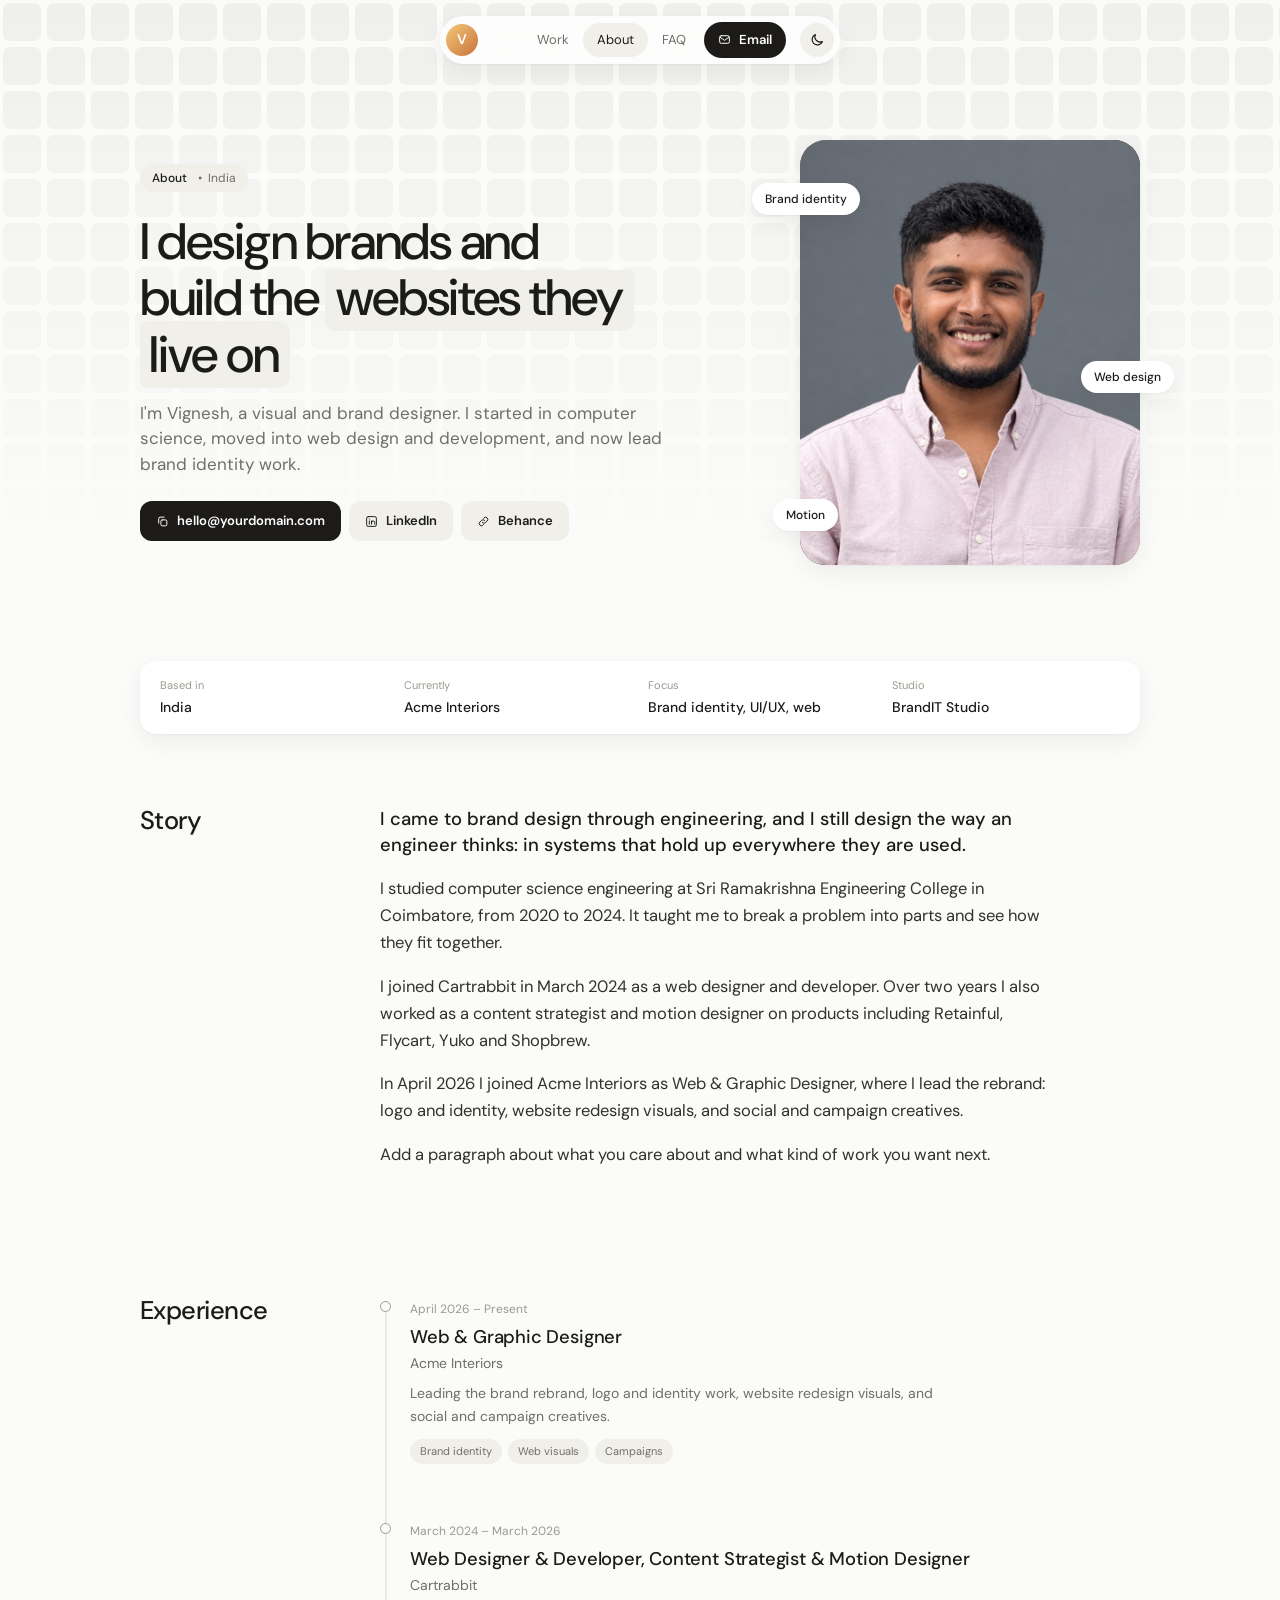
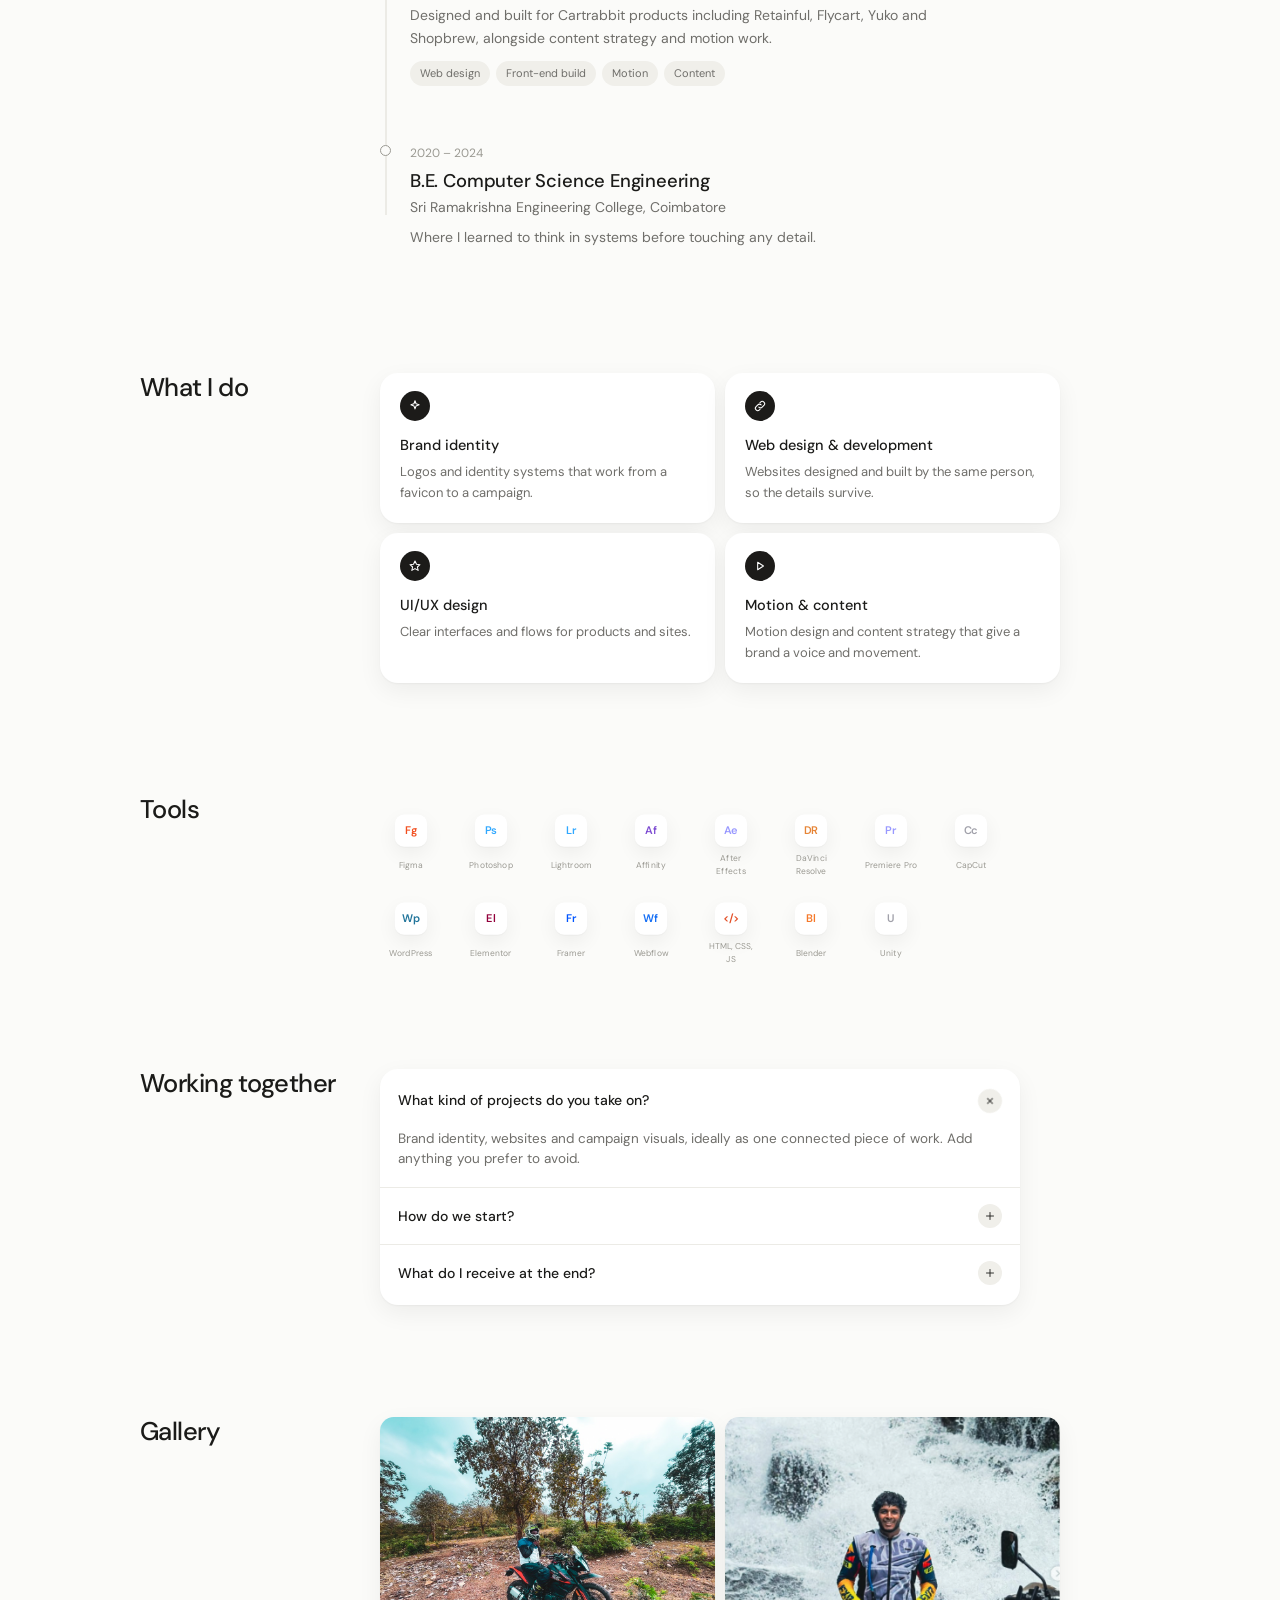
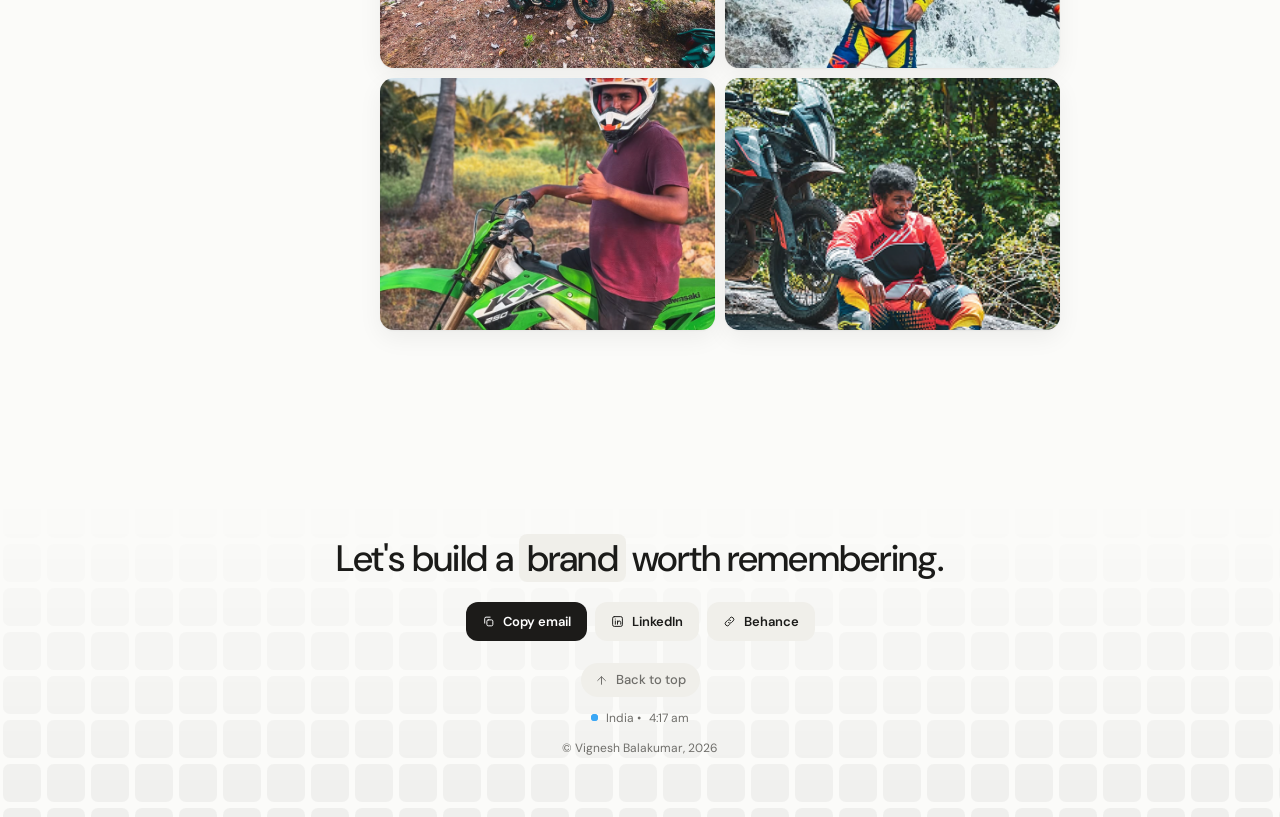
==== commit eb6ea348: "Update portfolio pages and add personal photos Co-authored-by: Copilot <223556219+Copilot@users.nore" ====
--- a/about.html
+++ b/about.html
@@ -74,19 +74,24 @@
 
 /* Nav */
 .nav {
-  position: fixed; top: 16px; left: 0; right: 0; margin-inline: auto; width: max-content; max-width: calc(100% - 24px); z-index: 50;
-  display: flex; align-items: center; gap: 4px; padding: 6px;
+  position: fixed; top: 16px; left: 0; right: 0; margin-inline: auto; width: 400px; max-width: calc(100% - 24px); z-index: 50; isolation: isolate;
+  display: grid; grid-template-columns: 1fr auto 1fr; align-items: center; gap: 4px; padding: 6px; box-sizing: border-box;
   background: color-mix(in srgb, var(--card) 78%, transparent);
   -webkit-backdrop-filter: blur(14px); backdrop-filter: blur(14px);
   border-radius: 999px; box-shadow: var(--shadow);
   animation: navIn .8s var(--ease) both;
-  transition: box-shadow .3s;
+  transition: top .45s var(--ease), width .65s var(--ease), max-width .65s var(--ease), padding .55s var(--ease), border-radius .55s var(--ease), background .4s, backdrop-filter .4s, box-shadow .4s;
 }
-.nav.scrolled { box-shadow: 0 1px 2px rgba(20,20,18,.06), 0 12px 32px rgba(20,20,18,.12); }
+.nav.scrolled { top: 0; width: 970px; max-width: calc(100% - 24px); padding: 10px 24px; border-radius: 0; background: transparent; -webkit-backdrop-filter: none; backdrop-filter: none; box-shadow: none; }
+.nav-backdrop { position: fixed; z-index: 49; inset: 0 0 auto; height: 56px; background: color-mix(in srgb, var(--card) 48%, transparent); -webkit-backdrop-filter: blur(22px) saturate(150%); backdrop-filter: blur(22px) saturate(150%); box-shadow: 0 1px 2px rgba(20,20,18,.06), 0 12px 32px rgba(20,20,18,.12); opacity: 0; pointer-events: none; transition: opacity .4s; }
+.nav.scrolled + .nav-backdrop { opacity: 1; }
 @keyframes navIn { from { opacity: 0; transform: translateY(-26px); } to { opacity: 1; transform: none; } }
-.nav .avatar { width: 32px; height: 32px; border-radius: 50%; display: grid; place-items: center; background: linear-gradient(135deg,#F2C879,#C9733A); color: #fff; font-weight: 600; font-size: 14px; margin-right: 4px; transition: transform .35s cubic-bezier(.34,1.56,.64,1); }
+.nav .avatar { grid-column: 1; justify-self: start; width: 32px; height: 32px; border-radius: 50%; display: grid; place-items: center; background: linear-gradient(135deg,#F2C879,#C9733A); color: #fff; font-weight: 600; font-size: 14px; margin-right: 4px; transition: transform .35s cubic-bezier(.34,1.56,.64,1); }
 .nav .avatar:hover { transform: rotate(-12deg) scale(1.08); }
-.links { position: relative; display: flex; }
+.menu-toggle { display: none; }
+.nav-menu { display: contents; }
+.links { position: relative; grid-column: 2; display: flex; }
+.nav-actions { grid-column: 3; justify-self: end; display: flex; align-items: center; gap: 10px; }
 .indicator { position: absolute; top: 0; bottom: 0; left: 0; width: 0; border-radius: 999px; background: var(--chip); opacity: 0; pointer-events: none; transition: transform .4s cubic-bezier(.3,.9,.3,1), width .4s cubic-bezier(.3,.9,.3,1), opacity .2s; }
 .link { position: relative; z-index: 1; padding: 7px 14px; font-size: 13px; color: var(--muted); border-radius: 999px; transition: color .2s; }
 .link:hover, .link.active { color: var(--ink); }
@@ -158,7 +163,10 @@
 /* Work list */
 .work-list { display: grid; gap: 56px; margin-top: 36px; padding-inline: 10px; }
 .case { display: grid; grid-template-columns: 1.15fr 1fr; gap: 30px; align-items: center; }
-.cover { position: relative; aspect-ratio: 16/10.4; border-radius: 14px; overflow: hidden; display: grid; place-items: center; color: #fff; isolation: isolate; }
+.cover { position: relative; aspect-ratio: 16/10.4; border-radius: 14px; overflow: hidden; display: grid; place-items: center; color: #fff; isolation: isolate; box-shadow: var(--shadow); }
+.case-cover-link { display: block; border-radius: 14px; }
+.case-copy { display: block; color: inherit; text-decoration: none; }
+.case-copy:focus-visible, .case-cover-link:focus-visible { outline: 2px solid var(--ink); outline-offset: 4px; border-radius: 8px; }
 .cover::before { content: ""; position: absolute; inset: -6%; z-index: -1; background: var(--bg-cover); transform: translate3d(0,var(--py,0px),0) scale(var(--s,1)); transition: transform .9s var(--ease); }
 .case:hover .cover, .next:hover .cover { --s: 1.07; }
 .cover img { position: absolute; inset: 0; width: 100%; height: 100%; object-fit: cover; transform: scale(var(--s,1)); transition: transform .9s var(--ease); }
@@ -166,8 +174,6 @@
 .case:hover .mark, .next:hover .mark { transform: scale(1.04); letter-spacing: -.01em; }
 .case .meta, .next .meta { font-size: 12px; color: var(--faint); }
 .case h3 { font-weight: 500; font-size: clamp(1.35rem,2.4vw,1.65rem); line-height: 1.2; letter-spacing: -.02em; margin: 8px 0 12px; max-width: 18ch; }
-.case .metric { font-size: 14px; margin: 0 0 8px; }
-.case .metric strong { font-weight: 600; }
 .case .desc { font-size: 14px; color: var(--muted); margin: 0 0 14px; max-width: 42ch; }
 .tags { display: flex; flex-wrap: wrap; gap: 6px; margin-bottom: 16px; }
 .tags span { padding: 4px 10px; border-radius: 999px; background: var(--chip); font-size: 11px; color: var(--muted); }
@@ -192,7 +198,7 @@
 .tools { margin-top: 56px; }
 .tools h4 { margin: 0 0 12px; font-weight: 500; font-size: 13px; }
 .tool-row { display: flex; flex-wrap: wrap; gap: 14px 18px; }
-.tool { display: grid; justify-items: center; gap: 6px; width: 62px; font-size: 10px; color: var(--faint); }
+.tool { display: grid; justify-items: center; gap: 6px; width: 62px; font-size: 10px; color: var(--faint); text-align: center; }
 .tool i { width: 38px; height: 38px; border-radius: 11px; display: grid; place-items: center; background: var(--card); box-shadow: var(--shadow); font-style: normal; font-weight: 600; font-size: 13px; transition: transform .35s cubic-bezier(.34,1.56,.64,1); }
 .tool:hover i { transform: translateY(-5px) rotate(-6deg); }
 
@@ -261,6 +267,24 @@
 .ph { position: relative; display: grid; place-items: center; width: 100%; aspect-ratio: var(--ar,16/9.5); border-radius: 12px; background: linear-gradient(135deg, var(--a,#E8EBF4), var(--b,#D3DBEE)); color: rgba(20,20,40,.45); font-size: 13px; font-weight: 500; overflow: hidden; }
 :root[data-theme="dark"] .ph { color: rgba(255,255,255,.5); filter: brightness(.75); }
 .ph img { position: absolute; inset: 0; width: 100%; height: 100%; object-fit: cover; }
+.ph > .image-open, .cover > .image-open { position: absolute; inset: 0; }
+.image-open img { cursor: zoom-in; }
+.shot-open { display: block; cursor: zoom-in; }
+.image-open:focus-visible { outline: 2px solid var(--ink); outline-offset: 3px; }
+.image-lightbox { position: fixed; inset: 0; z-index: 1000; display: grid; place-items: center; padding: 76px 40px 40px; background: rgba(12,12,12,.84); backdrop-filter: blur(8px); }
+.image-lightbox[hidden] { display: none; }
+.image-lightbox-frame { position: relative; }
+.image-lightbox img { display: block; width: auto; height: auto; max-width: 80vw; max-height: 80vh; padding: 8px; border-radius: 20px; background: #fff; object-fit: contain; box-shadow: 0 24px 80px rgba(0,0,0,.4); }
+.image-lightbox button { position: absolute; top: 0; right: 0; display: grid; place-items: center; width: 42px; height: 42px; padding: 0; border: 1px solid rgba(255,255,255,.8); border-radius: 50%; background: #fff; color: #171717; box-shadow: 0 8px 26px rgba(0,0,0,.28); cursor: pointer; transform: translate(50%,-50%); transition: transform .2s, background .2s, box-shadow .2s; }
+.image-lightbox button:hover { transform: translate(50%,-50%) scale(1.06); background: #f0f0f0; box-shadow: 0 12px 30px rgba(0,0,0,.35); }
+.image-lightbox button svg { display: block; width: 18px; height: 18px; }
+.image-lightbox button:focus-visible { outline: 2px solid #fff; outline-offset: 4px; }
+@media (max-width: 600px) {
+  .image-lightbox { padding: 72px 16px 20px; }
+  .nav.scrolled { width: 100%; max-width: none; padding-inline: 12px; }
+  .nav.scrolled .nav-actions { gap: 6px; }
+  .nav.scrolled .link { padding-inline: 8px; }
+}
 .grid2 { display: grid; grid-template-columns: 1fr 1fr; gap: 16px; }
 .grid3 { display: grid; grid-template-columns: repeat(3,1fr); gap: 16px; }
 
@@ -281,17 +305,6 @@
 .viewer-cap { margin: 12px 0 0; font-size: 12.5px; color: var(--muted); min-height: 1.5em; }
 
 /* Diamond */
-.diamond { width: 100%; height: auto; display: block; }
-.diamond path, .diamond line, .diamond circle { fill: none; stroke: var(--ink); stroke-width: 1.2; }
-.diamond .dash { stroke-dasharray: 3 4; stroke: var(--faint); }
-.diamond text { fill: var(--ink); font-family: var(--font); font-size: 13px; text-anchor: middle; }
-.diamond .small { fill: var(--muted); font-size: 11px; }
-.js .diamond .draw { stroke-dasharray: 1; stroke-dashoffset: 1; }
-.js .diamond.in .draw { stroke-dashoffset: 0; transition: stroke-dashoffset 1.8s cubic-bezier(.6,0,.2,1); }
-.js .diamond text { opacity: 0; transition: opacity .6s ease 1.2s; }
-.js .diamond.in text { opacity: 1; }
-.js .diamond circle { opacity: 0; transition: opacity .4s ease .8s; }
-.js .diamond.in circle { opacity: 1; }
 
 /* Stats */
 .stat { position: relative; display: grid; grid-template-columns: 130px 1fr; gap: 18px; align-items: center; padding: 18px 0; }
@@ -309,10 +322,10 @@
 .qs em { font-style: normal; width: 20px; height: 20px; border-radius: 50%; background: var(--chip); display: grid; place-items: center; font-size: 10px; color: var(--muted); margin-top: 2px; }
 
 /* Insights */
-.insights { display: grid; gap: 8px; }
-.insight { padding: 18px 20px; }
+.insights { display: flex; flex-direction: row; flex-wrap: wrap; gap: 10px; align-items: stretch; }
+.insight { flex: 1 1 220px; min-height: 190px; padding: 20px 24px; }
 .insight small { font-size: 11px; color: var(--faint); }
-.insight h4 { margin: 4px 0 12px; font-weight: 500; font-size: 15px; }
+.insight h4 { margin: 8px 0 18px; font-weight: 500; font-size: clamp(2rem, 3vw, 2.5rem); line-height: 1.1; }
 .insight blockquote { margin: 0; display: grid; grid-template-columns: 28px 1fr; font-size: 14px; color: var(--muted); line-height: 1.55; }
 
 /* Slider */
@@ -351,6 +364,27 @@
   .facts-bar { grid-template-columns: 1fr 1fr; }
 }
 @media (max-width: 820px) {
+  .nav { grid-template-columns: 1fr auto; background: var(--card); -webkit-backdrop-filter: none; backdrop-filter: none; }
+  .nav-backdrop { background: var(--card); -webkit-backdrop-filter: none; backdrop-filter: none; }
+  .nav .avatar { grid-column: 1; }
+  .menu-toggle { position: relative; grid-column: 2; display: grid; place-items: center; width: 36px; height: 36px; padding: 9px; border-radius: 50%; background: var(--chip); color: var(--ink); }
+  .menu-toggle span { position: absolute; top: calc(50% - .75px); left: calc(50% - 9px); width: 18px; height: 1.5px; border-radius: 2px; background: currentColor; transition: transform .3s var(--ease), opacity .2s; }
+  .menu-toggle span:first-child { transform: translateY(-5px); }
+  .menu-toggle span:last-child { transform: translateY(5px); }
+  .menu-toggle[aria-expanded="true"] span:first-child { transform: rotate(45deg); }
+  .menu-toggle[aria-expanded="true"] span:nth-child(2) { opacity: 0; }
+  .menu-toggle[aria-expanded="true"] span:last-child { transform: rotate(-45deg); }
+  .nav-menu { position: absolute; top: calc(100% + 8px); left: 0; right: 0; display: flex; flex-direction: column; gap: 8px; max-height: 0; padding: 0 14px; overflow: hidden; visibility: hidden; opacity: 0; transform: translateY(-6px); border: 1px solid transparent; border-radius: 16px; background: var(--card); box-shadow: var(--shadow); pointer-events: none; transition: max-height .35s var(--ease), padding .35s var(--ease), opacity .25s, transform .35s var(--ease), visibility .35s, border-color .25s; }
+  .nav.mobile-open { width: calc(100% - 24px); border-radius: 18px; background: var(--card); }
+  .nav.mobile-open .nav-menu { max-height: 320px; padding: 12px 14px 14px; visibility: visible; opacity: 1; transform: none; border-color: var(--line); pointer-events: auto; }
+  .nav .links { display: flex; flex-direction: column; grid-column: auto; width: 100%; }
+  .nav .links .indicator { display: none; }
+  .nav .link, .nav .link.opt { display: block; padding: 10px 12px; }
+  .nav .nav-actions { display: flex; grid-column: auto; justify-self: stretch; justify-content: space-between; width: 100%; padding-top: 10px; border-top: 1px solid var(--line); }
+  .nav .nav-actions .pill-dark { flex: 1; justify-content: center; }
+  .nav .nav-actions .icon-btn { margin-left: 0; }
+  .nav.scrolled.mobile-open { width: 100%; max-width: none; border-radius: 0; background: var(--card); -webkit-backdrop-filter: none; backdrop-filter: none; }
+  .nav.scrolled.mobile-open .nav-menu { top: 100%; border-radius: 0 0 18px 18px; }
   .hero { padding-top: 120px; }
   .hero > .wrap { grid-template-columns: 1fr; }
   .stack { justify-self: start; margin-bottom: 56px; }
@@ -363,7 +397,11 @@
   .stat { grid-template-columns: 96px 1fr; }
   .stat b { font-size: 2.4rem; }
 }
-@media (max-width: 480px) { .link { padding: 7px 10px; } }
+@media (max-width: 480px) {
+  .link { padding: 7px 10px; }
+  .nav.scrolled .link { padding-inline: 6px; }
+  .nav.scrolled .pill-dark { padding-inline: 10px; }
+}
 @media (prefers-reduced-motion: reduce) {
   *,*::before,*::after { animation: none !important; transition: none !important; scroll-behavior: auto !important; }
   .js [data-reveal], .js .cover[data-reveal] { opacity: 1 !important; transform: none !important; clip-path: none !important; }
@@ -384,6 +422,9 @@
 .portrait .initial { font-size: 7rem; font-weight: 500; letter-spacing: -.04em; text-shadow: 0 6px 40px rgba(0,0,0,.25); }
 .portrait img { position: absolute; inset: 0; width: 100%; height: 100%; object-fit: cover; }
 .portrait .note { position: absolute; bottom: 14px; left: 14px; font-size: 11px; padding: 4px 10px; border-radius: 999px; background: rgba(255,255,255,.18); -webkit-backdrop-filter: blur(8px); backdrop-filter: blur(8px); }
+.about-gallery { display: grid; grid-template-columns: repeat(2, minmax(0, 1fr)); gap: 10px; }
+.about-gallery-slot { aspect-ratio: 4/3; margin: 0; overflow: hidden; border-radius: 14px; background: var(--card); box-shadow: var(--shadow); }
+.about-gallery-slot img { display: block; width: 100%; height: 100%; object-fit: cover; }
 .float-chip { position: absolute; padding: 7px 13px; border-radius: 999px; background: var(--card); box-shadow: var(--shadow); font-size: 12px; font-weight: 500; white-space: nowrap; animation: bob 5s ease-in-out infinite; }
 .float-chip.c1 { top: 10%; left: -14%; }
 .float-chip.c2 { top: 52%; right: -10%; animation-delay: -1.7s; }
@@ -479,6 +520,12 @@
 .proj-empty.show { display: block; }
 @media (max-width: 820px) { .proj-grid { grid-template-columns: 1fr; gap: 40px; } }
 
+/* Case page additions */
+.shot { display: block; width: 100%; height: auto; border-radius: 12px; }
+.facts-bar { grid-template-columns: repeat(auto-fit, minmax(150px, 1fr)); }
+.preview-banner { position: fixed; left: 0; right: 0; bottom: 0; z-index: 70; text-align: center; padding: 8px; font-size: 12px; font-weight: 500; background: var(--btn); color: var(--btn-ink); }
+.adm-fields select, .adm-case select { width: 100%; font: inherit; font-size: 14px; color: var(--ink); background: var(--bg); border: 1px solid var(--line); border-radius: 10px; padding: 9px 12px; }
+
 </style>
 </head>
 <body id="top">
@@ -506,15 +553,21 @@
 
 <nav class="nav" aria-label="Primary">
   <a class="avatar" href="index.html" aria-label="Home">V</a>
-  <div class="links">
-    <i class="indicator" aria-hidden="true"></i>
-    <a class="link" href="index.html#work">Work</a>
-    <a class="link active" href="about.html">About</a>
-    <a class="link opt" href="index.html#faq">FAQ</a>
+  <button class="menu-toggle" type="button" aria-label="Open navigation menu" aria-expanded="false" aria-controls="primaryMenu"><span></span><span></span><span></span></button>
+  <div class="nav-menu" id="primaryMenu">
+    <div class="links">
+      <i class="indicator" aria-hidden="true"></i>
+      <a class="link" href="index.html#work">Work</a>
+      <a class="link active" href="about.html">About</a>
+      <a class="link opt" href="index.html#faq">FAQ</a>
+    </div>
+    <div class="nav-actions">
+      <a class="pill-dark" data-mail href="mailto:hello@yourdomain.com"><svg class="i"><use href="#i-mail"/></svg>Email</a>
+      <button class="icon-btn" id="theme" type="button" aria-label="Switch to dark mode"><svg class="i"><use href="#i-moon"/></svg></button>
+    </div>
   </div>
-  <a class="pill-dark" data-mail href="mailto:hello@yourdomain.com"><svg class="i"><use href="#i-mail"/></svg>Email</a>
-  <button class="icon-btn" id="theme" type="button" aria-label="Switch to dark mode"><svg class="i"><use href="#i-moon"/></svg></button>
 </nav>
+<div class="nav-backdrop" aria-hidden="true"></div>
 
 
 <header class="case-hero about-hero">
@@ -536,9 +589,7 @@
 
     <div class="portrait-wrap">
       <div class="portrait">
-        <!-- Your photo: <img src="images/vignesh.jpg" alt="Portrait of Vignesh Balakumar"> -->
-        <span class="initial">V</span>
-        <span class="note">Add your photo</span>
+        <img src="images/vignesh.jpeg" alt="Portrait of Vignesh Balakumar">
       </div>
       <span class="float-chip c1">Brand identity</span>
       <span class="float-chip c2">Web design</span>
@@ -563,7 +614,7 @@
         <p>I came to brand design through engineering, and I still design the way an engineer thinks: in systems that hold up everywhere they are used.</p>
         <p>I studied computer science engineering at Sri Ramakrishna Engineering College in Coimbatore, from 2020 to 2024. It taught me to break a problem into parts and see how they fit together.</p>
         <p>I joined Cartrabbit in March 2024 as a web designer and developer. Over two years I also worked as a content strategist and motion designer on products including Retainful, Flycart, Yuko and Shopbrew.</p>
-        <p>In April 2026 I joined Acme Interiors as Creative &amp; Graphic Designer, where I lead the rebrand: logo and identity, website redesign visuals, and social and campaign creatives.</p>
+        <p>In April 2026 I joined Acme Interiors as Web &amp; Graphic Designer, where I lead the rebrand: logo and identity, website redesign visuals, and social and campaign creatives.</p>
         <p>Add a paragraph about what you care about and what kind of work you want next.</p>
       </div>
     </section>
@@ -574,7 +625,7 @@
         <div class="timeline">
           <div class="tl-item" data-reveal>
             <small>April 2026 &ndash; Present</small>
-            <h3>Creative &amp; Graphic Designer</h3>
+            <h3>Web &amp; Graphic Designer</h3>
             <div class="org">Acme Interiors</div>
             <p>Leading the brand rebrand, logo and identity work, website redesign visuals, and social and campaign creatives.</p>
             <div class="tags"><span>Brand identity</span><span>Web visuals</span><span>Campaigns</span></div>
@@ -613,11 +664,20 @@
       <div class="body">
         <div class="tool-row" data-stagger=".06">
           <div class="tool"><i style="color:#F24E1E">Fg</i>Figma</div>
+          <div class="tool"><i style="color:#31A8FF">Ps</i>Photoshop</div>
+          <div class="tool"><i style="color:#31A8FF">Lr</i>Lightroom</div>
+          <div class="tool"><i style="color:#7E4DD2">Af</i>Affinity</div>
+          <div class="tool"><i style="color:#9999FF">Ae</i>After Effects</div>
+          <div class="tool"><i style="color:#E68435">DR</i>DaVinci Resolve</div>
+          <div class="tool"><i style="color:#9999FF">Pr</i>Premiere Pro</div>
+          <div class="tool"><i style="color:#A1A1AA">Cc</i>CapCut</div>
+          <div class="tool"><i style="color:#21759B">Wp</i>WordPress</div>
+          <div class="tool"><i style="color:#92003B">El</i>Elementor</div>
+          <div class="tool"><i style="color:#0055FF">Fr</i>Framer</div>
           <div class="tool"><i style="color:#146EF5">Wf</i>Webflow</div>
-          <div class="tool"><i style="color:#31A8FF">Ps</i>Photoshop</div>
-          <div class="tool"><i style="color:#FF9A00">Ai</i>Illustrator</div>
-          <div class="tool"><i style="color:#9999FF">Ae</i>After Effects</div>
-          <div class="tool"><i style="color:#D97757">Cl</i>Claude</div>
+          <div class="tool"><i style="color:#E34F26">&lt;/&gt;</i>HTML, CSS, JS</div>
+          <div class="tool"><i style="color:#F5792A">Bl</i>Blender</div>
+          <div class="tool"><i style="color:#A1A1AA">U</i>Unity</div>
         </div>
       </div>
     </section>
@@ -642,6 +702,18 @@
       </div>
     </section>
 
+    <section class="split" id="photos">
+      <h2 data-reveal>Gallery</h2>
+      <div class="body">
+        <div class="about-gallery" aria-label="Personal photo gallery">
+          <figure class="about-gallery-slot"><img src="images/gallery-ride.jpg" alt="Vignesh riding a motorcycle on a wooded trail" loading="lazy"></figure>
+          <figure class="about-gallery-slot"><img src="images/gallery-waterfall.png" alt="Vignesh standing by a waterfall in motocross gear" loading="lazy"></figure>
+          <figure class="about-gallery-slot"><img src="images/gallery-motocross.png" alt="Vignesh with a green motocross bike" loading="lazy"></figure>
+          <figure class="about-gallery-slot"><img src="images/gallery-trail.png" alt="Vignesh relaxing beside his motorcycle on a trail" loading="lazy"></figure>
+        </div>
+      </div>
+    </section>
+
   </div>
 </main>
 
@@ -719,6 +791,317 @@
     });
   });
 
+  /* ---------- Data-driven projects (projects-data.js) ---------- */
+  var DATA = (window.PORTFOLIO_PROJECTS || []).filter(function (p) { return p && (p.title || p.client); });
+  var CATS = window.PORTFOLIO_CATEGORIES || [];
+  var POS = [["15% 15%", "90% 85%"], ["85% 20%", "10% 90%"], ["20% 20%", "90% 90%"], ["80% 15%", "10% 90%"]];
+  function mk(tag, cls, text) { var n = document.createElement(tag); if (cls) n.className = cls; if (text != null && text !== "") n.textContent = text; return n; }
+  function col(c, f) { return /^#[0-9a-f]{3,8}$/i.test(c || "") ? c : f; }
+  function safeUrl(u) { u = String(u || "").trim(); return /^(javascript|data|vbscript):/i.test(u) ? "" : u; }
+  function esc(s) { return String(s == null ? "" : s).replace(/[&<>"']/g, function (ch) { return { "&": "&amp;", "<": "&lt;", ">": "&gt;", '"': "&quot;", "'": "&#39;" }[ch]; }); }
+  function slug(s) { return String(s || "").toLowerCase().replace(/[^a-z0-9]+/g, "-").replace(/^-+|-+$/g, ""); }
+  function pid(p) { return p.id || slug(p.client || p.title); }
+  function hasCase(p) { return !!(p.case && p.case.enabled); }
+  function caseHref(p) { return hasCase(p) ? "case-study.html?p=" + encodeURIComponent(pid(p)) : ""; }
+  function coverBg(p, i) {
+    var c = p.colors || {}, pos = POS[i % POS.length];
+    return "radial-gradient(80% 90% at " + pos[0] + ", " + col(c.a, "#E9C46A") + " 0%, transparent 56%), radial-gradient(70% 80% at " + pos[1] + ", " + col(c.b, "#8A4B25") + " 0%, transparent 62%), " + col(c.base, "#1E1A14");
+  }
+  function makeCover(p, i) {
+    var c = mk("div", "cover");
+    c.style.setProperty("--bg-cover", coverBg(p, i));
+    var img = safeUrl(p.image);
+    if (img) {
+      var im = mk("img"); im.src = img; im.alt = (p.client || p.title) + " cover"; im.loading = "lazy";
+      im.onerror = function () { im.remove(); };
+      c.appendChild(im);
+    }
+    if (!img) c.appendChild(mk("span", "mark", p.client || p.title));
+    return c;
+  }
+  function metaLine(p) { return [p.client, p.industry, p.year].filter(Boolean).join(" \u2022 "); }
+  function tagsEl(p) {
+    var t = mk("div", "tags");
+    (Array.isArray(p.tags) ? p.tags : []).forEach(function (x) { if (x) t.appendChild(mk("span", null, x)); });
+    return t;
+  }
+  function readEl(tag, url) {
+    var a = mk(tag, "read", "Read case study ");
+    if (url) a.href = url;
+    a.insertAdjacentHTML("beforeend", '<svg class="i"><use href="#i-right"/></svg>');
+    return a;
+  }
+  function makeCaseRow(p, i) {
+    var art = mk("article", "case"), cv = makeCover(p, i), u = caseHref(p);
+    cv.setAttribute("data-reveal", "");
+    if (u) {
+      var coverLink = mk("a", "case-cover-link");
+      coverLink.href = u; coverLink.setAttribute("aria-label", "View case study: " + (p.title || p.client));
+      coverLink.appendChild(cv); art.appendChild(coverLink);
+    } else art.appendChild(cv);
+    var tx = mk(u ? "a" : "div", u ? "case-copy" : "");
+    if (u) tx.href = u;
+    tx.setAttribute("data-stagger", ".07");
+    tx.appendChild(mk("div", "meta", metaLine(p)));
+    tx.appendChild(mk("h3", null, p.title || p.client));
+    if (p.summary) tx.appendChild(mk("p", "desc", p.summary));
+    tx.appendChild(tagsEl(p));
+    if (u) tx.appendChild(readEl("span"));
+    art.appendChild(tx);
+    return art;
+  }
+  function makeProjCard(p, i) {
+    var art = mk("article", "proj"), u = caseHref(p), inner = u ? mk("a", "proj-in") : mk("div", "proj-in");
+    art.setAttribute("data-cats", (Array.isArray(p.cats) ? p.cats : []).join(" "));
+    if (u) inner.href = u;
+    inner.appendChild(makeCover(p, i));
+    inner.appendChild(mk("div", "meta", metaLine(p)));
+    inner.appendChild(mk("h3", null, p.title || p.client));
+    if (p.summary) inner.appendChild(mk("p", "desc", p.summary));
+    inner.appendChild(tagsEl(p));
+    if (u) inner.appendChild(readEl("span"));
+    art.appendChild(inner);
+    return art;
+  }
+  function featured() {
+    var f = DATA.filter(function (p) { return p.featured; });
+    return f.length ? f : DATA.slice(0, 4);
+  }
+  function stackItems() {
+    var out = featured().slice(0, 5).map(function (p) {
+      var c = p.colors || {};
+      return {
+        ico: "linear-gradient(135deg," + col(c.a, "#E9C46A") + "," + col(c.b, "#8A4B25") + ")",
+        ini: String(p.client || p.title || "V").charAt(0).toUpperCase(),
+        meta: [p.client, p.industry].filter(Boolean).join(" \u2022 "),
+        title: p.title || p.client
+      };
+    });
+    return out.length ? out : [{ ico: "linear-gradient(135deg,#E9C46A,#8A4B25)", ini: "V", meta: "Portfolio", title: "Add your first project" }];
+  }
+  window.PF = { cover: makeCover, card: makeProjCard, row: makeCaseRow, bg: coverBg };
+
+  var workList = $("#workList");
+  if (workList) featured().forEach(function (p) { workList.appendChild(makeCaseRow(p, DATA.indexOf(p))); });
+
+  var projGrid = $("#projGrid");
+  if (projGrid) {
+    DATA.forEach(function (p, i) { projGrid.appendChild(makeProjCard(p, i)); });
+    projGrid.setAttribute("data-stagger", ".08");
+    var fbox = $("#filters");
+    if (fbox) {
+      var used = {};
+      DATA.forEach(function (p) { (p.cats || []).forEach(function (c) { used[c] = 1; }); });
+      var list = [{ id: "all", label: "All" }].concat(CATS.filter(function (c) { return used[c.id]; }));
+      list.forEach(function (c, k) {
+        var b = mk("button", "fchip", c.label);
+        b.type = "button"; b.setAttribute("data-filter", c.id); b.setAttribute("aria-pressed", String(k === 0));
+        fbox.appendChild(b);
+      });
+      if (list.length < 3) fbox.style.display = "none";
+    }
+  }
+
+  /* ---------- Case study page (rendered from projects-data.js) ---------- */
+  var caseRoot = $("#caseRoot");
+  if (caseRoot) {
+    var PHS = [["#EFE3C8", "#D9BE8A"], ["#E4E8DD", "#B9C4A9"], ["#E6E3EE", "#C4BEDB"], ["#F1DDD4", "#DDA894"], ["#DCE6EE", "#A9C0D4"]];
+    var svgi = function (id) { return '<svg class="i"><use href="#' + id + '"/></svg>'; };
+    var arr = function (a) { return Array.isArray(a) ? a : []; };
+    var txt = function (s) { return String(s == null ? "" : s).trim(); };
+    var paras = function (s) {
+      return txt(s).split(/\n{2,}/).map(function (x) { x = x.trim(); return x ? '<p data-reveal>' + esc(x).replace(/\n/g, "<br>") + "</p>" : ""; }).join("");
+    };
+    var shot = function (src, cap) {
+      var u = safeUrl(src); if (!u) return "";
+      return '<figure data-reveal><div class="card"><a class="image-open shot-open" href="' + esc(u) + '" aria-label="View image: ' + esc(cap || "Case study image") + '"><img class="shot" src="' + esc(u) + '" alt="' + esc(cap || "") + '" loading="lazy"></a></div>' + (cap ? "<figcaption>" + esc(cap) + "</figcaption>" : "") + "</figure>";
+    };
+    var framed = function (src, a, b, ar, label) {
+      var u = safeUrl(src), st = "--a:" + col(a, "#E8EBF4") + ";--b:" + col(b, "#D3DBEE") + (ar ? ";--ar:" + ar : "");
+      return '<div class="ph" style="' + st + '">' + (u ? '<a class="image-open" href="' + esc(u) + '" aria-label="View image: ' + esc(label || "Case study image") + '"><img src="' + esc(u) + '" alt="' + esc(label || "") + '" loading="lazy"></a>' : esc(label || "")) + "</div>";
+    };
+
+    var params = new URLSearchParams(location.search), wantId = params.get("p"), preview = params.get("preview") === "1";
+    var list = DATA, banner = "";
+    if (preview) {
+      try {
+        var dr = JSON.parse(localStorage.getItem("pfDraft") || "null");
+        if (dr && Array.isArray(dr.projects)) {
+          list = dr.projects.filter(function (p) { return p && (p.title || p.client); });
+          banner = '<div class="preview-banner">Preview of your unpublished draft</div>';
+        }
+      } catch (e) {}
+    }
+    var at = -1;
+    list.forEach(function (p, i) { if (at < 0 && wantId && pid(p) === wantId) at = i; });
+    if (at < 0 && !wantId) list.forEach(function (p, i) { if (at < 0 && hasCase(p)) at = i; });
+
+    if (at < 0) {
+      caseRoot.innerHTML = '<div class="wrap" style="padding:170px 0 80px"><h1 style="margin:0 0 14px">Project not found</h1><p class="lede">That case study does not exist yet.</p><a class="pill dark" href="projects.html">See all projects</a></div>';
+    } else {
+      var p = list[at], c = p.case || {}, title = p.title || p.client;
+      document.title = title + " \u00B7 Vignesh Balakumar";
+      var md = document.querySelector('meta[name="description"]');
+      if (md) md.setAttribute("content", txt(c.sub) || txt(p.summary) || title);
+
+      var facts = [["Year", p.year], ["Industry", p.industry], ["Role", c.role]].filter(function (f) { return txt(f[1]); })
+        .map(function (f) { return "<div><dt>" + f[0] + "</dt><dd>" + esc(f[1]) + "</dd></div>"; });
+      var live = safeUrl(c.liveUrl);
+      if (live) facts.push('<div><dt>Live site</dt><dd><a href="' + esc(live) + '" target="_blank" rel="noopener">' + esc(txt(c.liveLabel) || "Visit site") + " " + svgi("i-ext") + "</a></dd></div>");
+
+      var secs = [];
+      var q = c.quote || {}, gal = arr(c.gallery).filter(function (g) { return g && (txt(g.image) || txt(g.label)); });
+      if (txt(q.text) || gal.length) {
+        var h = '<h2 data-reveal>Overview</h2>';
+        if (txt(q.text)) h += '<div class="card quote-card" data-reveal><span class="q">\u201C</span><p>' + esc(q.text) + (txt(q.by) ? "<small>" + esc(q.by) + "</small>" : "") + "</p></div>";
+        if (gal.length === 1) {
+          h += '<figure data-reveal style="margin-top:16px"><div class="card">' + framed(gal[0].image, gal[0].a, gal[0].b, "", gal[0].label) + "</div>" + (txt(gal[0].caption) ? "<figcaption>" + esc(gal[0].caption) + "</figcaption>" : "") + "</figure>";
+        } else if (gal.length > 1) {
+          h += '<div class="viewer" id="viewer" data-reveal style="margin-top:16px"><div class="card"><div class="viewer-stage"><div class="ph sizer"></div>' +
+            gal.map(function (g, i) { var d = PHS[i % PHS.length]; return '<div class="panel">' + framed(g.image, g.a || d[0], g.b || d[1], "", g.label) + "</div>"; }).join("") +
+            '</div></div><div class="viewer-bar"><button class="pause" type="button" aria-label="Pause slideshow">' + svgi("i-pause") + '</button><div role="tablist" style="display:flex;gap:8px">' +
+            gal.map(function (g, i) { return '<button class="tab" role="tab" data-cap="' + esc(g.caption || "") + '">' + esc(txt(g.label) || "Image " + (i + 1)) + "</button>"; }).join("") +
+            '</div></div><p class="viewer-cap"></p></div>';
+        }
+        secs.push({ id: "overview", label: "Overview", cls: "sec", html: h });
+      }
+      var br = c.brief || {};
+      if (txt(br.lead) || txt(br.text)) secs.push({ id: "brief", label: "The brief", cls: "sec prose", html: (txt(br.lead) ? '<p class="lead" data-reveal>' + esc(br.lead) + "</p>" : "") + paras(br.text) });
+      var pr = c.process || {}, processBlocks = arr(pr.blocks).filter(function (b) { return b && (txt(b.heading) || txt(b.text)); });
+      if (!processBlocks.length && txt(pr.intro)) {
+        processBlocks = String(pr.intro).split(/\n(?=\d{2}\.\s+)/).map(function (section) {
+          var text = section.trim(), firstLineEnd = text.indexOf("\n");
+          var heading = firstLineEnd < 0 ? text : text.slice(0, firstLineEnd).trim();
+          if (!/^\d{2}\.\s+/.test(heading)) return { heading: "", text: text };
+          return { heading: heading, text: firstLineEnd < 0 ? "" : text.slice(firstLineEnd).trim() };
+        });
+      }
+      var processHtml = processBlocks.map(function (b) {
+        return (txt(b.heading) ? '<h3 data-reveal>' + esc(b.heading) + "</h3>" : "") + paras(b.text);
+      }).join("");
+      if (!processHtml && txt(pr.intro)) processHtml = paras(pr.intro);
+      if (processHtml) secs.push({ id: "process", label: "Process", cls: "sec prose", html: '<h2 data-reveal>Process</h2>' + processHtml });
+      var ch = c.challenge || {};
+      if (txt(ch.text) || txt(ch.image)) secs.push({ id: "challenge", label: "The challenge", cls: "sec prose", html: "<h2 data-reveal>The challenge</h2>" + paras(ch.text) + shot(ch.image, ch.caption) });
+      var st = arr(c.stats).filter(function (s) { return s && txt(s.value); }), qs = arr(c.questions).map(txt).filter(Boolean);
+      if (st.length || qs.length) {
+        var rh = "<h2 data-reveal>Research</h2>";
+        if (st.length) rh += '<div class="card pad" data-reveal>' + st.map(function (s) {
+          var n = parseFloat(s.value), sf = txt(s.suffix);
+          var num = isNaN(n) ? "<b>" + esc(s.value) + esc(sf) + "</b>" : '<b data-count="' + n + '" data-suffix="' + esc(sf) + '">' + n + esc(sf) + "</b>";
+          return '<div class="stat">' + num + "<p>" + esc(s.label || "") + "</p></div>";
+        }).join("") + "</div>";
+        if (qs.length) rh += '<h3 data-reveal style="margin-top:36px">Questions we asked</h3><div class="card qs" data-reveal><ol data-stagger=".08">' + qs.map(function (x, i) { return "<li><em>" + (i + 1) + "</em>" + esc(x) + "</li>"; }).join("") + "</ol></div>";
+        secs.push({ id: "research", label: "Research", cls: "sec", html: rh });
+      }
+      var ins = arr(c.insights).filter(function (x) { return x && (txt(x.title) || txt(x.quote)); });
+      if (ins.length) secs.push({ id: "insights", label: "Insights", cls: "sec", html: '<h2 data-reveal>Insights</h2><div class="insights" data-stagger=".1">' + ins.map(function (x) {
+        return '<div class="card insight"><h4>' + esc(x.title || "") + "</h4>" + (txt(x.quote) ? '<blockquote><span class="q">\u201C</span>' + esc(x.quote) + "</blockquote>" : "") + "</div>";
+      }).join("") + "</div>" });
+      var idn = c.identity || {}, ex = arr(c.identityExtras).filter(function (x) { return x && txt(x.image); });
+      if (txt(idn.text) || txt(idn.image) || ex.length) secs.push({ id: "identity", label: "Identity", cls: "sec prose", html: "<h2 data-reveal>Identity</h2>" + paras(idn.text) + shot(idn.image, idn.caption) +
+        (ex.length ? '<div class="grid2" data-stagger=".1">' + ex.map(function (x) { return shot(x.image, x.caption); }).join("") + "</div>" : "") });
+      var wb = c.website || {}, sl = arr(c.slides).filter(function (x) { return x && txt(x.image); });
+      if (txt(wb.intro) || sl.length) {
+        var wh = "<h2 data-reveal>Website visuals</h2>" + paras(wb.intro);
+        if (sl.length === 1) wh += shot(sl[0].image, sl[0].caption);
+        else if (sl.length > 1) wh += '<div class="slider" id="slider" data-reveal><div class="slider-view" tabindex="0" aria-label="Website visuals"><div class="slider-track">' +
+          sl.map(function (x) { return '<figure class="slide"><div class="card">' + framed(x.image, "", "", "", x.caption) + "</div>" + (txt(x.caption) ? "<figcaption>" + esc(x.caption) + "</figcaption>" : "") + "</figure>"; }).join("") +
+          '</div></div><div class="slider-ctl"><button class="prev" type="button" aria-label="Previous">' + svgi("i-left") + '</button><button class="next-btn primary" type="button" aria-label="Next">' + svgi("i-right") +
+          '</button><span class="count">01 / 01</span><span class="bar"><i></i></span></div></div>';
+        secs.push({ id: "website", label: "Website", cls: "sec prose", html: wh });
+      }
+      var cp = c.campaign || {}, po = arr(c.posts).filter(function (x) { return x && txt(x.image); });
+      if (txt(cp.intro) || po.length) secs.push({ id: "campaign", label: "Campaign", cls: "sec prose", html: "<h2 data-reveal>Social and campaign creatives</h2>" + paras(cp.intro) +
+        (po.length ? '<div class="grid3" data-stagger=".1">' + po.map(function (x) { return '<figure><div class="card">' + framed(x.image, "", "", "4/5", "") + "</div></figure>"; }).join("") + "</div>" : "") +
+        (txt(cp.caption) ? '<p class="cap" data-reveal>' + esc(cp.caption) + "</p>" : "") });
+      var oc = arr(c.outcomes).filter(function (x) { return x && (txt(x.title) || txt(x.text)); }), cl = c.closing || {}, cta = safeUrl(cl.ctaUrl);
+      if (oc.length || txt(cl.text) || cta) secs.push({ id: "outcomes", label: "Outcomes", cls: "sec prose", html: "<h2 data-reveal>Outcomes &amp; takeaways</h2>" +
+        (oc.length ? '<div class="outcomes" data-stagger=".09">' + oc.map(function (x) { return '<div class="card outcome"><span class="ico">' + svgi("i-spark") + "</span><h4>" + esc(x.title || "") + "</h4><p>" + esc(x.text || "") + "</p></div>"; }).join("") + "</div>" : "") +
+        paras(cl.text) + (cta ? '<p data-reveal><a class="btn-dark" href="' + esc(cta) + '">' + esc(txt(cl.ctaLabel) || "Visit the live site") + " " + svgi("i-ext") + "</a></p>" : "") });
+
+      var nx = null;
+      for (var k = 1; k < list.length; k++) { var o = list[(at + k) % list.length]; if (caseHref(o) && o !== p) { nx = o; break; } }
+
+      var html = banner + '<header class="case-hero"><div class="grid-bg"></div><div class="wrap">' +
+        '<a class="back hero-in" href="projects.html">' + svgi("i-left") + "All work</a>" +
+        '<p class="meta hero-in" style="animation-delay:.08s">' + esc([p.client, p.industry].filter(Boolean).join(" \u00B7 ")) + "</p>" +
+        '<h1><span class="ln"><span style="--d:.12s">' + esc(title) + "</span></span></h1>" +
+        (txt(c.sub) || txt(p.summary) ? '<p class="sub hero-in" style="animation-delay:.45s">' + esc(txt(c.sub) || p.summary) + "</p>" : "") +
+        (txt(c.badge) ? '<span class="badge hero-in" style="animation-delay:.55s">' + svgi("i-shield") + esc(c.badge) + "</span>" : "") +
+        (facts.length ? '<dl class="facts-bar" data-reveal style="--d:.2s">' + facts.join("") + "</dl>" : "") +
+        '<div id="heroCoverSlot"></div></div></header><main>' +
+        (secs.length ? '<div class="wrap doc"><aside class="rail" aria-label="On this page"><ul>' + secs.map(function (s, i) { return '<li><a href="#' + s.id + '"' + (i === 0 ? ' class="on"' : "") + "><i></i><span>" + s.label + "</span></a></li>"; }).join("") + '</ul></aside><article class="content">' +
+          secs.map(function (s) { return '<section class="' + s.cls + '" id="' + s.id + '">' + s.html + "</section>"; }).join("") + "</article></div>" : "") +
+        (nx ? '<div class="wrap"><a class="next" href="' + esc(caseHref(nx)) + '" data-reveal><div><div class="meta">Next case study</div><h3>' + esc(nx.title || nx.client) + "</h3><p>" + esc(nx.summary || "") + '</p><span class="read">Read case study ' + svgi("i-right") + '</span></div><div id="nextCoverSlot"></div></a></div>' : "") +
+        "</main>";
+      caseRoot.innerHTML = html;
+      var slot = $("#heroCoverSlot"), cv = makeCover(p, DATA.indexOf(p) < 0 ? at : DATA.indexOf(p));
+      var coverImage = $("img", cv);
+      if (coverImage) {
+        var imageLink = document.createElement("a");
+        imageLink.className = "image-open";
+        imageLink.href = coverImage.src;
+        imageLink.setAttribute("aria-label", "View image: " + coverImage.alt);
+        cv.insertBefore(imageLink, coverImage);
+        imageLink.appendChild(coverImage);
+      }
+      cv.classList.add("hero-cover"); cv.setAttribute("data-reveal", ""); cv.style.setProperty("--d", ".15s"); slot.replaceWith(cv);
+      var ns = $("#nextCoverSlot");
+      if (ns) ns.replaceWith(makeCover(nx, list.indexOf(nx)));
+    }
+    var lightbox = document.createElement("div");
+    lightbox.className = "image-lightbox";
+    lightbox.hidden = true;
+    lightbox.setAttribute("role", "dialog");
+    lightbox.setAttribute("aria-modal", "true");
+    lightbox.setAttribute("aria-label", "Image preview");
+    var lightboxFrame = document.createElement("div");
+    lightboxFrame.className = "image-lightbox-frame";
+    var lightboxClose = document.createElement("button");
+    lightboxClose.type = "button";
+    lightboxClose.setAttribute("aria-label", "Close image preview");
+    lightboxClose.innerHTML = '<svg viewBox="0 0 24 24" aria-hidden="true"><path d="m6 6 12 12M18 6 6 18" fill="none" stroke="currentColor" stroke-width="1.8" stroke-linecap="round"/></svg>';
+    var lightboxImage = document.createElement("img");
+    lightboxFrame.appendChild(lightboxImage);
+    lightboxFrame.appendChild(lightboxClose);
+    lightbox.appendChild(lightboxFrame);
+    document.body.appendChild(lightbox);
+    var previousFocus = null, previousOverflow = "";
+    function closeLightbox() {
+      if (lightbox.hidden) return;
+      lightbox.hidden = true;
+      document.body.style.overflow = previousOverflow;
+      if (previousFocus) previousFocus.focus();
+    }
+    caseRoot.addEventListener("click", function (event) {
+      var link = event.target.closest("a.image-open");
+      if (!link || !caseRoot.contains(link)) return;
+      event.preventDefault();
+      var image = $("img", link);
+      lightboxImage.src = link.href;
+      lightboxImage.alt = image ? image.alt : "";
+      lightbox.setAttribute("aria-label", image && image.alt ? "Image preview: " + image.alt : "Image preview");
+      previousFocus = link;
+      previousOverflow = document.body.style.overflow;
+      document.body.style.overflow = "hidden";
+      lightbox.hidden = false;
+      lightboxClose.focus();
+    });
+    lightboxClose.addEventListener("click", closeLightbox);
+    lightbox.addEventListener("click", function (event) {
+      if (event.target === lightbox) closeLightbox();
+    });
+    document.addEventListener("keydown", function (event) {
+      if (lightbox.hidden) return;
+      if (event.key === "Escape") closeLightbox();
+      else if (event.key === "Tab") {
+        event.preventDefault();
+        lightboxClose.focus();
+      }
+    });
+  }
+
   /* ---------- Reveal on scroll, highlight draw, count-up ---------- */
   $$("[data-stagger]").forEach(function (box) {
     var step = parseFloat(box.getAttribute("data-stagger")) || 0.08;
@@ -737,25 +1120,57 @@
     }
     requestAnimationFrame(f);
   }
-  var watch = $$("[data-reveal], .hl, .stat, .diamond, [data-count]");
+  var watch = $$("[data-reveal], .hl, .stat, [data-count]");
   if (!("IntersectionObserver" in window) || reduce) {
     watch.forEach(function (el) { el.classList.add("in"); });
   } else {
     $$("[data-count]").forEach(function (el) { el.textContent = "0" + (el.getAttribute("data-suffix") || ""); });
+    var revealTargets = new WeakMap();
     var io = new IntersectionObserver(function (entries) {
       entries.forEach(function (en) {
         if (!en.isIntersecting) return;
-        var el = en.target;
-        el.classList.add("in");
-        if (el.hasAttribute("data-count")) countUp(el);
-        io.unobserve(el);
+        var els = revealTargets.get(en.target) || [en.target];
+        els.forEach(function (el) {
+          el.classList.add("in");
+          if (el.hasAttribute("data-count")) countUp(el);
+        });
+        io.unobserve(en.target);
       });
     }, { threshold: 0.18, rootMargin: "0px 0px -6% 0px" });
-    watch.forEach(function (el) { io.observe(el); });
+    watch.forEach(function (el) {
+      var target = el.classList.contains("cover") ? el.parentElement : el;
+      var els = revealTargets.get(target);
+      if (!els) {
+        els = [];
+        revealTargets.set(target, els);
+        io.observe(target);
+      }
+      els.push(el);
+    });
   }
 
   /* ---------- Nav: sliding indicator + scroll spy ---------- */
   var nav = $(".nav"), links = $(".links"), ind = $(".indicator");
+  var menuToggle = $(".menu-toggle"), mobileMenu = window.matchMedia("(max-width: 820px)");
+  function setMenuOpen(open) {
+    nav.classList.toggle("mobile-open", open);
+    menuToggle.setAttribute("aria-expanded", String(open));
+    menuToggle.setAttribute("aria-label", open ? "Close navigation menu" : "Open navigation menu");
+  }
+  menuToggle.addEventListener("click", function () { setMenuOpen(menuToggle.getAttribute("aria-expanded") !== "true"); });
+  $("#primaryMenu").addEventListener("click", function (event) {
+    if (event.target.closest("a")) setMenuOpen(false);
+  });
+  document.addEventListener("click", function (event) {
+    if (menuToggle.getAttribute("aria-expanded") === "true" && !nav.contains(event.target)) setMenuOpen(false);
+  });
+  document.addEventListener("keydown", function (event) {
+    if (event.key === "Escape" && menuToggle.getAttribute("aria-expanded") === "true") {
+      setMenuOpen(false);
+      menuToggle.focus();
+    }
+  });
+  window.addEventListener("resize", function () { if (!mobileMenu.matches) setMenuOpen(false); });
   function place(el) { ind.style.width = el.offsetWidth + "px"; ind.style.transform = "translateX(" + el.offsetLeft + "px)"; }
   function moveTo(el) {
     if (!el) { ind.style.opacity = 0; return; }
@@ -866,12 +1281,7 @@
   /* ---------- Hero stacked carousel ---------- */
   var stack = $(".stack");
   if (stack) {
-    var items = [
-      { ico: "linear-gradient(135deg,#E9C46A,#8A4B25)", ini: "A", meta: "Acme Interiors \u2022 Rebrand", title: "Rebranding an interiors studio from logo to launch" },
-      { ico: "linear-gradient(135deg,#E5383B,#4A1517)", ini: "B", meta: "Braapstop Motorsport \u2022 Branding", title: "Add your featured project title here" },
-      { ico: "linear-gradient(135deg,#2EC4B6,#1B3A6B)", ini: "W", meta: "AS WE GO \u2022 Branding", title: "Add your featured project title here" },
-      { ico: "linear-gradient(135deg,#F4A261,#2D6A4F)", ini: "K", meta: "The Adventure Kid \u2022 Branding", title: "Add your featured project title here" }
-    ];
+    var items = stackItems();
     var idx = 0, card = $("#stackCard"), dotsEl = $("#dots");
     items.forEach(function (_, i) {
       var b = document.createElement("button");
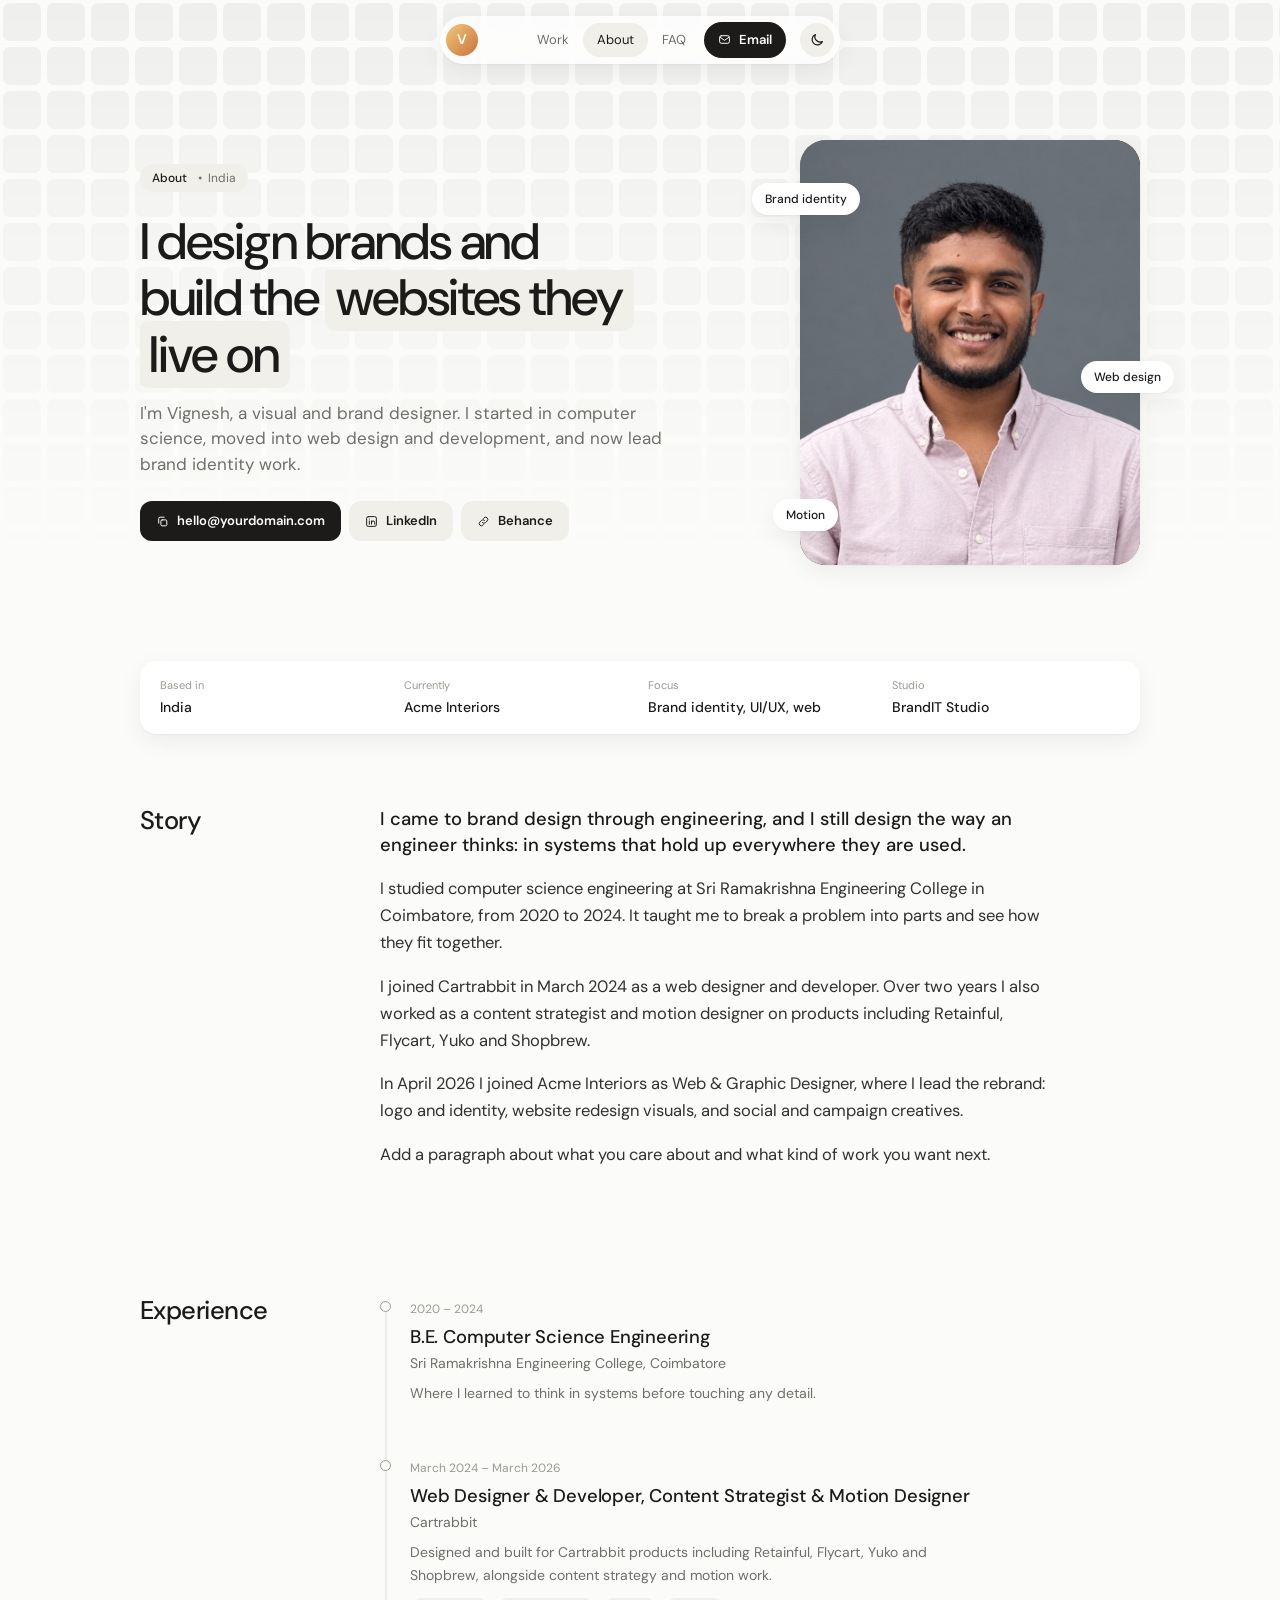
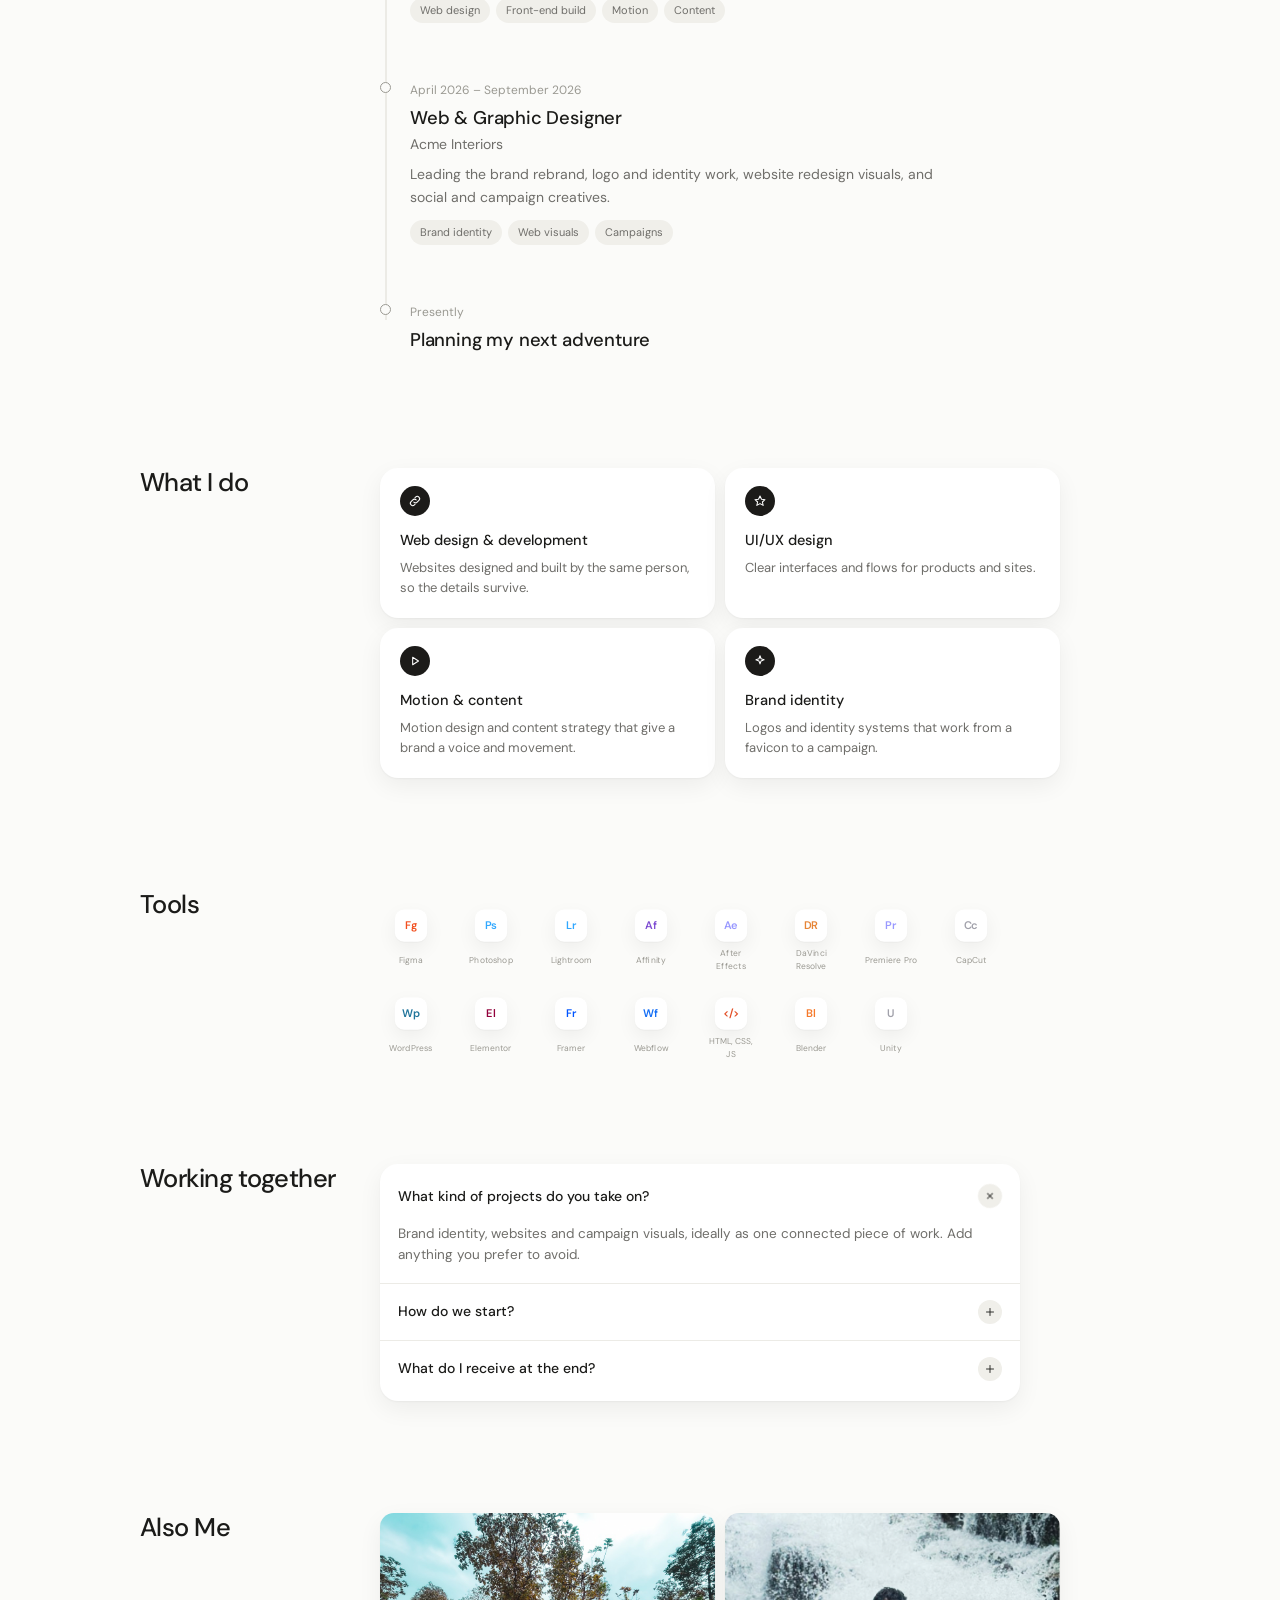
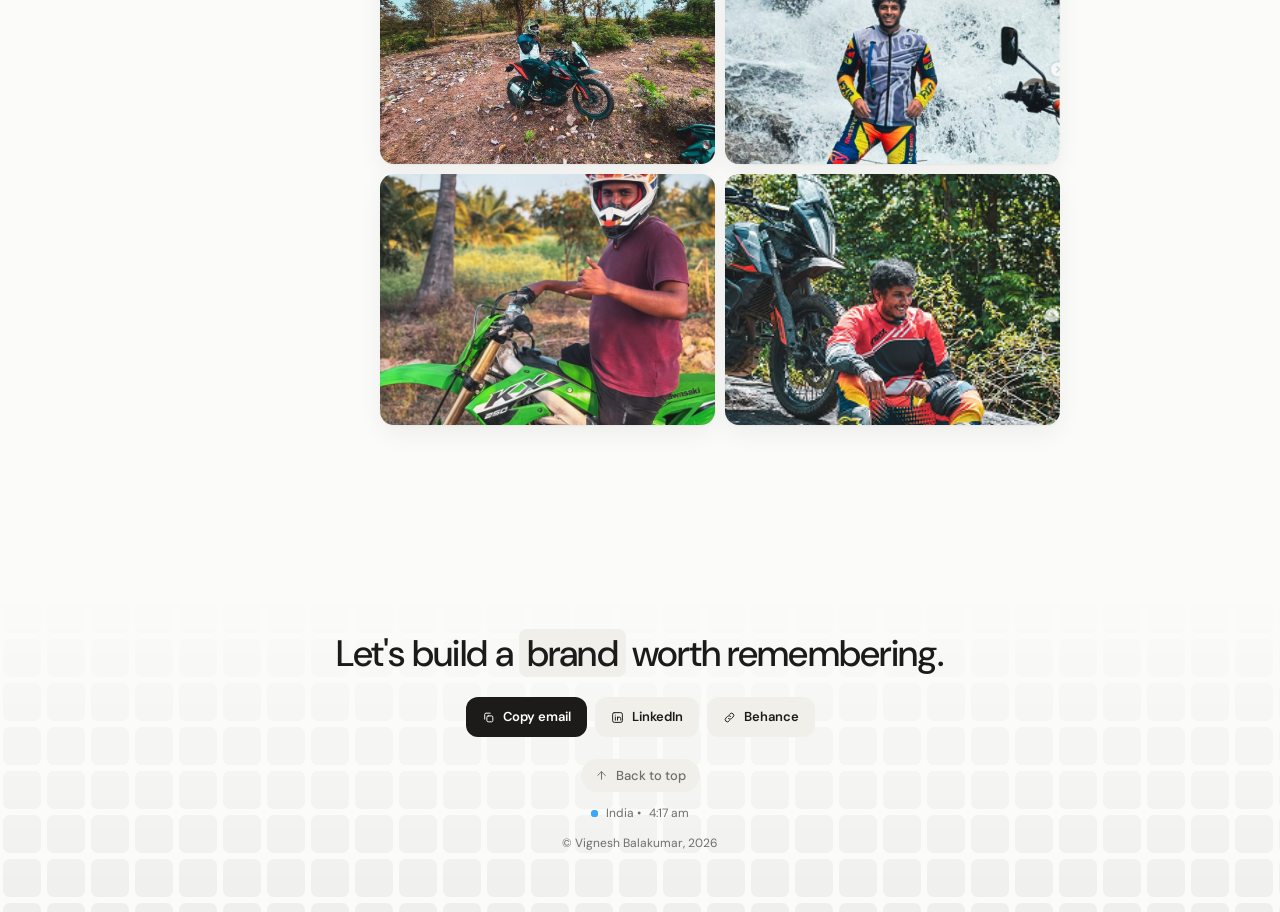
==== commit 8c730594: "Update about page timeline and services Co-authored-by: Copilot <223556219+Copilot@users.noreply.git" ====
--- a/about.html
+++ b/about.html
@@ -3,6 +3,10 @@
 <head>
 <meta charset="utf-8">
 <meta name="viewport" content="width=device-width, initial-scale=1, viewport-fit=cover">
+<link rel="icon" type="image/png" sizes="16x16" href="favicon-16x16.png">
+<link rel="icon" type="image/png" sizes="32x32" href="favicon-32x32.png">
+<link rel="apple-touch-icon" href="apple-touch-icon.png">
+<link rel="manifest" href="site.webmanifest">
 <title>About · Vignesh Balakumar</title>
 <meta name="description" content="Vignesh Balakumar is a visual and brand designer in India working across brand identity, web design and motion.">
 <meta name="theme-color" content="#FBFBF9">
@@ -289,7 +293,6 @@
 .grid3 { display: grid; grid-template-columns: repeat(3,1fr); gap: 16px; }
 
 /* Feature viewer */
-.viewer { }
 .viewer-stage { position: relative; }
 .panel { position: absolute; inset: 0; opacity: 0; transform: scale(1.025); transition: opacity .6s var(--ease), transform .8s var(--ease); pointer-events: none; }
 .panel.on { opacity: 1; transform: none; pointer-events: auto; }
@@ -624,11 +627,10 @@
       <div class="body">
         <div class="timeline">
           <div class="tl-item" data-reveal>
-            <small>April 2026 &ndash; Present</small>
-            <h3>Web &amp; Graphic Designer</h3>
-            <div class="org">Acme Interiors</div>
-            <p>Leading the brand rebrand, logo and identity work, website redesign visuals, and social and campaign creatives.</p>
-            <div class="tags"><span>Brand identity</span><span>Web visuals</span><span>Campaigns</span></div>
+            <small>2020 &ndash; 2024</small>
+            <h3>B.E. Computer Science Engineering</h3>
+            <div class="org">Sri Ramakrishna Engineering College, Coimbatore</div>
+            <p>Where I learned to think in systems before touching any detail.</p>
           </div>
           <div class="tl-item" data-reveal>
             <small>March 2024 &ndash; March 2026</small>
@@ -638,10 +640,15 @@
             <div class="tags"><span>Web design</span><span>Front-end build</span><span>Motion</span><span>Content</span></div>
           </div>
           <div class="tl-item" data-reveal>
-            <small>2020 &ndash; 2024</small>
-            <h3>B.E. Computer Science Engineering</h3>
-            <div class="org">Sri Ramakrishna Engineering College, Coimbatore</div>
-            <p>Where I learned to think in systems before touching any detail.</p>
+            <small>April 2026 &ndash; September 2026</small>
+            <h3>Web &amp; Graphic Designer</h3>
+            <div class="org">Acme Interiors</div>
+            <p>Leading the brand rebrand, logo and identity work, website redesign visuals, and social and campaign creatives.</p>
+            <div class="tags"><span>Brand identity</span><span>Web visuals</span><span>Campaigns</span></div>
+          </div>
+          <div class="tl-item" data-reveal>
+            <small>Presently</small>
+            <h3>Planning my next adventure</h3>
           </div>
         </div>
       </div>
@@ -651,10 +658,10 @@
       <h2 data-reveal>What I do</h2>
       <div class="body">
         <div class="outcomes" data-stagger=".09" style="margin-bottom:0">
-          <div class="card outcome"><span class="ico"><svg class="i"><use href="#i-spark"/></svg></span><h4>Brand identity</h4><p>Logos and identity systems that work from a favicon to a campaign.</p></div>
           <div class="card outcome"><span class="ico"><svg class="i"><use href="#i-link"/></svg></span><h4>Web design &amp; development</h4><p>Websites designed and built by the same person, so the details survive.</p></div>
           <div class="card outcome"><span class="ico"><svg class="i"><use href="#i-star"/></svg></span><h4>UI/UX design</h4><p>Clear interfaces and flows for products and sites.</p></div>
           <div class="card outcome"><span class="ico"><svg class="i"><use href="#i-play"/></svg></span><h4>Motion &amp; content</h4><p>Motion design and content strategy that give a brand a voice and movement.</p></div>
+          <div class="card outcome"><span class="ico"><svg class="i"><use href="#i-spark"/></svg></span><h4>Brand identity</h4><p>Logos and identity systems that work from a favicon to a campaign.</p></div>
         </div>
       </div>
     </section>
@@ -703,7 +710,7 @@
     </section>
 
     <section class="split" id="photos">
-      <h2 data-reveal>Gallery</h2>
+      <h2 data-reveal>Also Me</h2>
       <div class="body">
         <div class="about-gallery" aria-label="Personal photo gallery">
           <figure class="about-gallery-slot"><img src="images/gallery-ride.jpg" alt="Vignesh riding a motorcycle on a wooded trail" loading="lazy"></figure>
